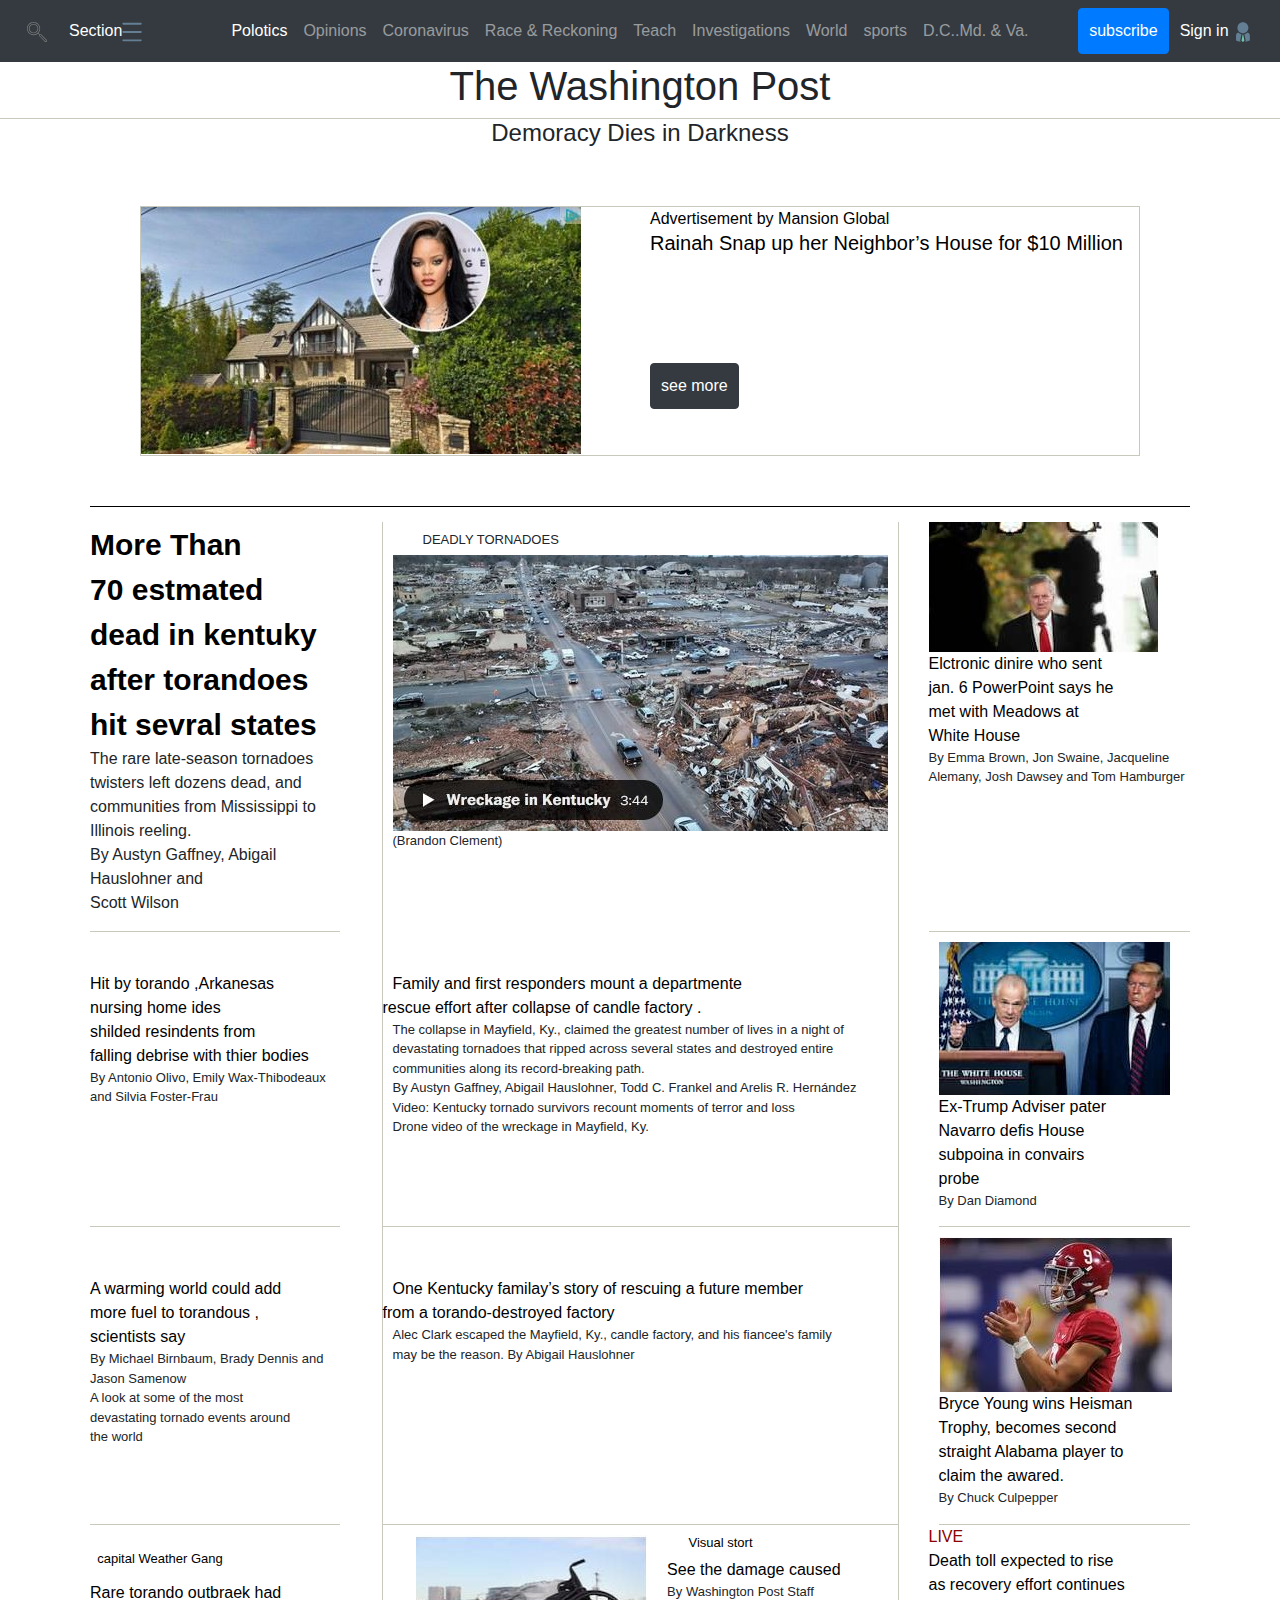
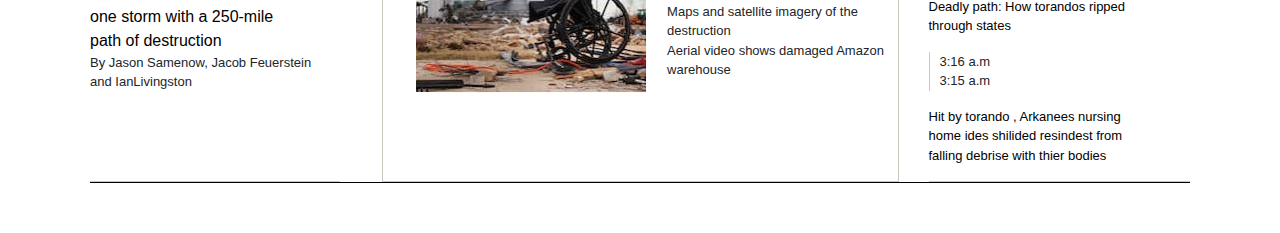
==== index .html @ 46222b3c "commiting" ====
<!doctype html>
<html lang="en">
  <head>
    <!-- Required meta tags -->
    <meta charset="utf-8">
    <meta name="viewport" content="width=device-width, initial-scale=1, shrink-to-fit=no">

    <!-- Bootstrap CSS -->
    <link rel="stylesheet" href="css/bootstrap.min.css">
    <link rel="stylesheet" href="css/style.css">
    <link rel="stylesheet" type="text/css" href="your_website_domain/css_root/flaticon.css"> 
    <title>Washington Post</title>
  </head>
  <body>
    <!-- Optional JavaScript -->
    <!-- jQuery first, then Popper.js, then Bootstrap JS -->
    <script src="js/jquery-3.6.0.min.js"></script>
   <script src="js/bootstrap.min.js.map"></script>
<div class="first">
<div class="main">
  <a href="#"><img src="image/3592857-burger-general-ham-list-menu-menu-icon-office_107735.svg"></a>
  <h3>The Washington Post<br>Democracy Dies in Darkness</h3>
  <a href="#"><img src="image/3592855-business-man-employee-general-human-member-office-tie_107745.svg"></a>
  
    <nav class="navbar navbar-expand-lg navbar-dark bg-dark">
      
      <button type="button" class="btn btn-dark"><img src="image/magnifying_glass_search_locate_find_icon_187148.svg"></button>

      <button type="button" class="btn btn-dark">Section<img src="image/3592857-burger-general-ham-list-menu-menu-icon-office_107735.svg"></button>
     
      <button class="navbar-toggler" type="button" data-toggle="collapse" data-target="#navbarSupportedContent" aria-controls="navbarSupportedContent" aria-expanded="false" aria-label="Toggle navigation">
        <span class="navbar-toggler-icon"></span>
      </button>
    
      <div class="collapse navbar-collapse" id="navbarSupportedContent">
        <ul class="navbar-nav mr-auto">
          <li class="nav-item active">
            <a class="nav-link" href="#">Polotics </a>
          </li>
          <li class="nav-item">
            <a class="nav-link" href="#">Opinions </span></a>
          </li>
          <li class="nav-item">
            <a class="nav-link" href="#" > Coronavirus  </a>
          </li>
          <li class="nav-item">
            <a class="nav-link" href="#" >Race & Reckoning </a>
          </li>
          <li class="nav-item">
            <a class="nav-link" href="#" >Teach</a>
          </li>
          <li class="nav-item">
            <a class="nav-link " href="#" >Investigations</a>
          </li>
          <li class="nav-item">
            <a class="nav-link " href="#" >World</a>
          </li>
          <li class="nav-item">
            <a class="nav-link " href="#">sports </a>
          </li>
          <li class="nav-item">
            <a class="nav-link" href="#">D.C..Md. & Va. </a>
          </li>
        </ul>
        <form class="form-inline my-2 my-lg-0">
          <button type="button" class="btn btn-primary">subscribe</button>
          <button type="button" class="btn btn-dark">Sign in <img src="image/3592855-business-man-employee-general-human-member-office-tie_107745.svg"></button>
        </form>
      </div>
    </nav>
  </div>
</div>
    <h1> The Washington Post</h1>
   <div class="advrtis">
<h4>Demoracy Dies  in Darkness</h4>
   </div>
  
  <div class="advrtis2">
    <div class="img">
<a href="#"><img src="image/h1.JPG"></a>
</div>
<div class="words">
<a href="#">Advertisement by Mansion Global</a>
<h2><a href="#">Rainah Snap up her Neighbor’s House for $10 Million</a></h2>
<button type="button" class="btn btn-dark">see more</button>
</div>
  </div>
<div class="contain">
<div class="about">
  <a href="#">More Than <br>70 estmated <br>dead in kentuky  <br> after torandoes <br>hit sevral states</a>
 <p>The rare late-season tornadoes <br>twisters left dozens dead, and <br>communities from Mississippi to <br>Illinois reeling.<br>
  By Austyn Gaffney, Abigail Hauslohner and<br> Scott Wilson</p>
</div>

<div class="about1">
  <h6>DEADLY TORNADOES</h6>
  <a href="#"><img src="image/h2.JPG"></a>
  <p>(Brandon Clement)</p>
</div>
<div class="about2">
<a href="#"><img  src="image/h3.JPG"></a>
  <a href="#">Elctronic dinire who sent<br>jan. 6 PowerPoint says he <br>met with Meadows at <br>White House </a>
  <p>By Emma Brown, Jon Swaine, Jacqueline<br> Alemany, Josh Dawsey and Tom Hamburger</p>
</div>

<div class="about4">
  <a href="#">Hit by torando ,Arkanesas<br>nursing home ides<br>shilded resindents from <br>falling debrise with thier bodies</a>
  <p>By Antonio Olivo, Emily Wax-Thibodeaux and Silvia Foster-Frau</p>
</div>
<div class="about5">
  <a href="#">Family and first responders mount a departmente<br>rescue effort after collapse of candle factory .</a>
  <p>The collapse in Mayfield, Ky., claimed the greatest number of lives in a night of <br>devastating tornadoes that ripped across several states and destroyed entire <br>communities along its record-breaking path.<br>
    By Austyn Gaffney, Abigail Hauslohner, Todd C. Frankel and Arelis R. Hernández<br>
    
        Video: Kentucky tornado survivors recount moments of terror and loss<br>
        Drone video of the wreckage in Mayfield, Ky.</p>
</div>
<div class="about3">
<a href="#"><img src="image/h4.JPG"></a>
<a href="#">Ex-Trump  Adviser pater<br>Navarro defis House<br>subpoina in convairs <br>probe</a>
<p>By Dan Diamond</p>

</div>
<div class="about7">
  <a href="#">A warming world  could add<br>more fuel to torandous ,<br>scientists say</a>
  <p>By Michael Birnbaum, Brady Dennis and<br> Jason Samenow<br>

    A look at some of the most<br> devastating tornado events around <br>the world</p>
</div>
<div class="about8">
  <a href="#">One Kentucky familay’s story of rescuing a future member<br> from a torando-destroyed factory</a>
  <p>Alec Clark escaped the Mayfield, Ky., candle factory, and his fiancee's family <br>may be the reason.
    By Abigail Hauslohner</p>
</div>
<div class="about6">
  <a href="#"><img src="image/h5.JPG"></a>
  <a href="#">Bryce Young wins Heisman<br>Trophy, becomes second<br> straight Alabama player to<br>claim the awared.</a>
  <p>By Chuck Culpepper</p>
</div>


<div class="about9">
  <h1> <a href="#">capital  Weather Gang</a></h1>
 <a href="#"> Rare torando outbraek had<br>one storm with a 250-mile<br>path of destruction</a>
 <p>By Jason Samenow, Jacob Feuerstein<br>  and IanLivingston</p>
</div>
<div class="about10">
  
  <a href="#"><img src="image/h6.JPG"></a>
  <div class="about-10">
  <h1> <a href="#">Visual stort</a></h1>
  <a href="#">See the damage caused</a>
  <p>By Washington Post Staff<br>

    Maps and satellite imagery of the <br>destruction<br>
    Aerial video shows damaged Amazon<br> warehouse</p>
  </div>
</div>
<div class="about11">
  <a href="#" > <span style="color: darkred;">LIVE<br></span>
Death toll expected to rise <br>as recovery effort  continues</a>
<a href="#"><p>Deadly path: How torandos ripped<br>through states</p></a>
<div class="gray-dark"><p>3:16 a.m<br> 3:15 a.m</p></div>

<a href="#"><p>Hit by torando , Arkanees nursing <br>home ides shilided resindest from<br>falling debrise with thier bodies</p></a>
</div>
</div>
  </body>
</html>
---- css/style.css ----
body{
    margin: 0;
    padding: 0;
}

.first{
    position: -webkit-sticky;
    position: sticky;
    top: 0;
}
.main a img{
    display: none;
}
.main h3{
    display: none;
}
.collapse ul{

margin-left: 70px;
}

.btn {
    padding: 10px;
   
}
.btn img{
    width: 20px;
    
}
h1{
    text-align: center;
    font-family: Franklin,Arial,Helvetica,sans-serif;
}
.advrtis{
    display: flex;
    justify-content: center;
    align-items: center;
    -moz-box-pack: center;
    border-top:1px solid rgb(201, 200, 189);
}
.advrtis2{
    grid-template-columns: 1fr 1fr;
    display: grid;
    width: 1000px;
    height: 250px;
    margin: 50px auto;
 border-top: 1px solid   rgb(201, 200, 189);
 border-bottom: 1px solid   rgb(201, 200, 189);
 border-left: 1px solid   rgb(201, 200, 189);
 border-right: 1px solid   rgb(201, 200, 189);
}
.advrtis2 h2{
font-size: 20px;
}
.advrtis2 a{
    text-decoration: none;
    color: black;
  

}
.advrtis2 a:hover{
    color: rgb(63, 63, 214);
}
.img{
    grid-column: 1;
    display: block;
}
.words{
    grid-column: 2;
    display: block;
    padding-left: 10px;
}
.words button{
    margin-top: 100px;
}
.contain{
    width: 1100px;
    grid-template-columns: 1fr 1fr 1fr;
    display: grid;
    column-gap: 30px;
    margin: 50px auto;
    border-top: 1px solid black;
    padding-top: 15px;
    border-bottom:  1px solid black;
}
.about{
    grid-column: 1;
    display: block;
    width: 250px;
    border-bottom: 1px solid rgb(201, 200, 189);
    
}
.about a{
    text-decoration: none;
    font-size: 30px;
    color: black;
    font-weight: bold;

}
.about a:hover{
    color: rgb(63, 63, 214);
}
.about1{
    grid-column: 2;
    display: block;
    border-left: 1px solid rgb(201, 200, 189);
    border-right: 1px solid rgb(201, 200, 189);
    padding-top: 10px;
    padding: 10px;
}
.about1 a{
    text-decoration: none;
    color: black;
}
.about1 a:hover{
color: rgb(63, 63, 214);

}
.about1 p{
    font-size: 13px;
}
.about1 h6{
    font-size: 13px;
    margin-left: 30px;
}
.about2{
    grid-column: 3;
    display: block;
    border-bottom: 1px solid rgb(201, 200, 189);
}
.about2 a{
    text-decoration: none;
    color: black;
}
.about2 a:hover{
  color:   rgb(63, 63, 214);
}
.about2 p{
    font-size: 13px;
}
.about3{
    grid-column: 3;
    display: block;
    padding-top: 10px;
    margin-left: 10px;
    border-bottom: 1px solid rgb(201, 200, 189);
}
.about3 a{
    text-decoration: none;
    color: black;
}
.about3 a:hover{
    color: rgb(63, 63, 214);
}
.about3 p{
    font-size: 13px;
}
.about4{
    grid-column: 1;
    display: block;
    width: 250px;
    border-bottom: 1px solid rgb(201, 200, 189);
    padding-top: 40px;

}
.about4 a{
    text-decoration: none;
    color: black;
}
.about4 a:hover{
    color: rgb(63, 63, 214);
}
.about4 p{
    font-size: 13px;
}
.about5{
    grid-column: 2;
    display: block;
    border-bottom: 1px solid rgb(201, 200, 189);
    padding-top: 40px;

    border-left: 1px solid rgb(201, 200, 189); ;
    border-right:  1px solid rgb(201, 200, 189);
}
.about5 a{
    text-decoration: none;
    color: black;
    margin-left: 10px;
}
.about5 a:hover{
    color: rgb(63, 63, 214);
}
.about5 p{
    font-size: 13px;
    margin-left: 10px;
}
.about6{
    grid-column: 3;
    display: block;
    padding-top: 10px;
    margin-left: 10px;
    border-bottom: 1px solid rgb(201, 200, 189);
}
.about6 a{
    text-decoration: none;
    color: black;
}
.about6 a:hover{
    color: rgb(63, 63, 214);
}
.about6 p{
    font-size: 13px;
}
.about7{
    grid-column: 1;
    display: block;
    width: 250px;
    border-bottom: 1px solid rgb(201, 200, 189);
    padding-top: 50px;
}


.about7 a{
    text-decoration: none;
    color: black;
}
.about7 a:hover{
    color: rgb(63, 63, 214);
}
.about7 p{
    font-size: 13px;
}
.about8{
    grid-column: 2;
    display: block;
    border-bottom: 1px solid rgb(201, 200, 189);
    padding-top: 50px;
    border-right:  1px solid rgb(201, 200, 189);
    border-left:  1px solid rgb(201, 200, 189);
}
.about8 a{
    text-decoration: none;
    color: black;
    margin-left: 10px;
}
.about8 a:hover{
    color: rgb(63, 63, 214);
}
.about8 p{
    font-size: 13px;
    margin-left: 10px;
}
.about9{
    grid-column: 1;
    display: block;
    width: 250px;
    border-bottom: 1px solid rgb(201, 200, 189);

}
.about9 a{
    text-decoration: none;
    color: black;
}
.about9 a:hover{
    color: rgb(63, 63, 214);
}
.about9 p{
    font-size: 13px;
}
.about9 h1 a{
    font-size: 13px;
margin-right: 110px;
}
.about10{
    grid-column: 2;
    display: block;
    border-bottom: 1px solid rgb(201, 200, 189);
    justify-content: center;
    display: flex;
    border-left: 1px solid rgb(201, 200, 189);
    border-right: 1px solid rgb(201, 200, 189);
}
.about10 a{
    text-decoration: none;
    color: black;
    margin-left: 20px;
}
.about10 a:hover{
    color: rgb(63, 63, 214);
}
.about10 p{
    font-size: 13px;
    margin-left: 20px;
}
.about10 h1{
    font-size: 13px;
    padding-top: 10px;
    margin-right: 110px;
}
.about10 a img{
    padding-top: 10px;
}
.about11{
    grid-column: 3;
    display: block;
    border-bottom: 1px solid rgb(201, 200, 189);
}
.about11 a{
    text-decoration: none;
    color: black;
    
}
.about11 a:hover{
  color:   rgb(63, 63, 214);
}
.about11 p{
    font-size: 13px;
    
}
.about11 .gray-dark{
   
    border-left:  1px solid rgb(201, 200, 189);
}
.about11 .gray-dark p{
    margin-left: 10px;
}
/* Small devices (portrait tablets and large phones, 767px and down) */
@media only screen and (max-width: 767px){
    h4{
        display: none;
    }
 .main{
     width: 100%;
     display: block;
     justify-content: space-between;
     display: flex;
     background-color: rgb(73, 71, 71);
     height: 50px;
 }
    .main a img{
        display: block;
        width: 30px;
        height: 30px;
      
    }
    .main .navbar{
        display: none;
    }
.main button{
    display: none;
}
.main h3{
    display: block;
    font-size: 13px;
    color: white;
    margin: 5px;
}
h1{
    display: none;
}
.contain{
    margin: 0;
    display: block;
    box-sizing: border-box;
}
.contain .about{
width: 100%;
margin-left: 70px;margin-right: 0;border-left: 0;border-right: 0;
    grid-row-start: 2;grid-row-end:span 2 ;grid-column-start: 1;
    grid-column-end:-1 ;padding: 0;border-bottom: 1px solid  #eaeaea;cursor: pointer;box-sizing: border-box;
    grid-gap: 1rem;
}
.about2{
    
    grid-column-start: 1;grid-column-end: -1; padding-bottom: 1rem;margin-bottom: auto;
    justify-content: left;border-bottom: 1px solid rgb(197, 192, 192);margin-left: 80px;
    text-align: left;height: 100%;position: relative;width: 300px;
}
.about2 a img{
 position: relative;z-index: 2;width: 100px;float: right;
}
.about4{
    grid-column-start: 1;grid-column-end: -1; padding-bottom: 1rem;margin-bottom: auto;
        justify-content: left;border-bottom: 1px solid rgb(197, 192, 192);margin-left: 80px;
}
.about5{
    grid-column-start: 1;grid-column-end: -1; padding-bottom: 1rem;margin-bottom: auto;
        justify-content: left;border-bottom: 1px solid rgb(197, 192, 192);margin-left: 80px;
        position: relative;text-align: left;margin: 0;width: 600px;
}
.about3{
    grid-column-start: 1;grid-column-end: -1; padding-bottom: 1rem;margin-bottom: auto;
    justify-content: left;border-bottom: 1px solid rgb(197, 192, 192);margin-left: 80px;
    text-align: left;height: 100%;position: relative;width: 300px;
}
.about3 a img{
    position: relative;z-index: 2;width: 100px;float: right;
}
.about7{
    grid-column-start: 1;grid-column-end: -1; padding-bottom: 1rem;margin-bottom: auto;
    justify-content: left;border-bottom: 1px solid rgb(197, 192, 192);margin-left: 80px;
}
.about8{
    grid-column-start: 1;grid-column-end: -1; padding-bottom: 1rem;margin-bottom: auto;
    justify-content: left;border-bottom: 1px solid rgb(197, 192, 192);margin-left: 80px;
    position: relative;text-align: left;margin: 0;width: 600px;   
}
.about6{
    grid-column-start: 1;grid-column-end: -1; padding-bottom: 1rem;margin-bottom: auto;
    justify-content: left;border-bottom: 1px solid rgb(197, 192, 192);margin-left: 80px;
    text-align: left;height: 100%;position: relative;width: 300px;
}
.about6 a img{
    position: relative;z-index: 2;width: 100px;float: right;
}
.about9{
    grid-column-start: 1;grid-column-end: -1; padding-bottom: 1rem;margin-bottom: auto;
    justify-content: left;border-bottom: 1px solid rgb(197, 192, 192);margin-left: 80px;
}
.about10{
    grid-column-start: 1;grid-column-end: -1; padding-bottom: 1rem;margin-bottom: auto;
    justify-content: left;border-bottom: 1px solid rgb(197, 192, 192);
    text-align: left;height: 100%;position: relative;width: 400px;
}
.about10 a img{
    position: relative;z-index: 2;width: 150px;float: right;
}
.about11{
    grid-column-start: 1;grid-column-end: -1; padding-bottom: 1rem;margin-bottom: auto;
    justify-content: left;border-bottom: 1px solid rgb(197, 192, 192);margin-left: 80px;
}
}
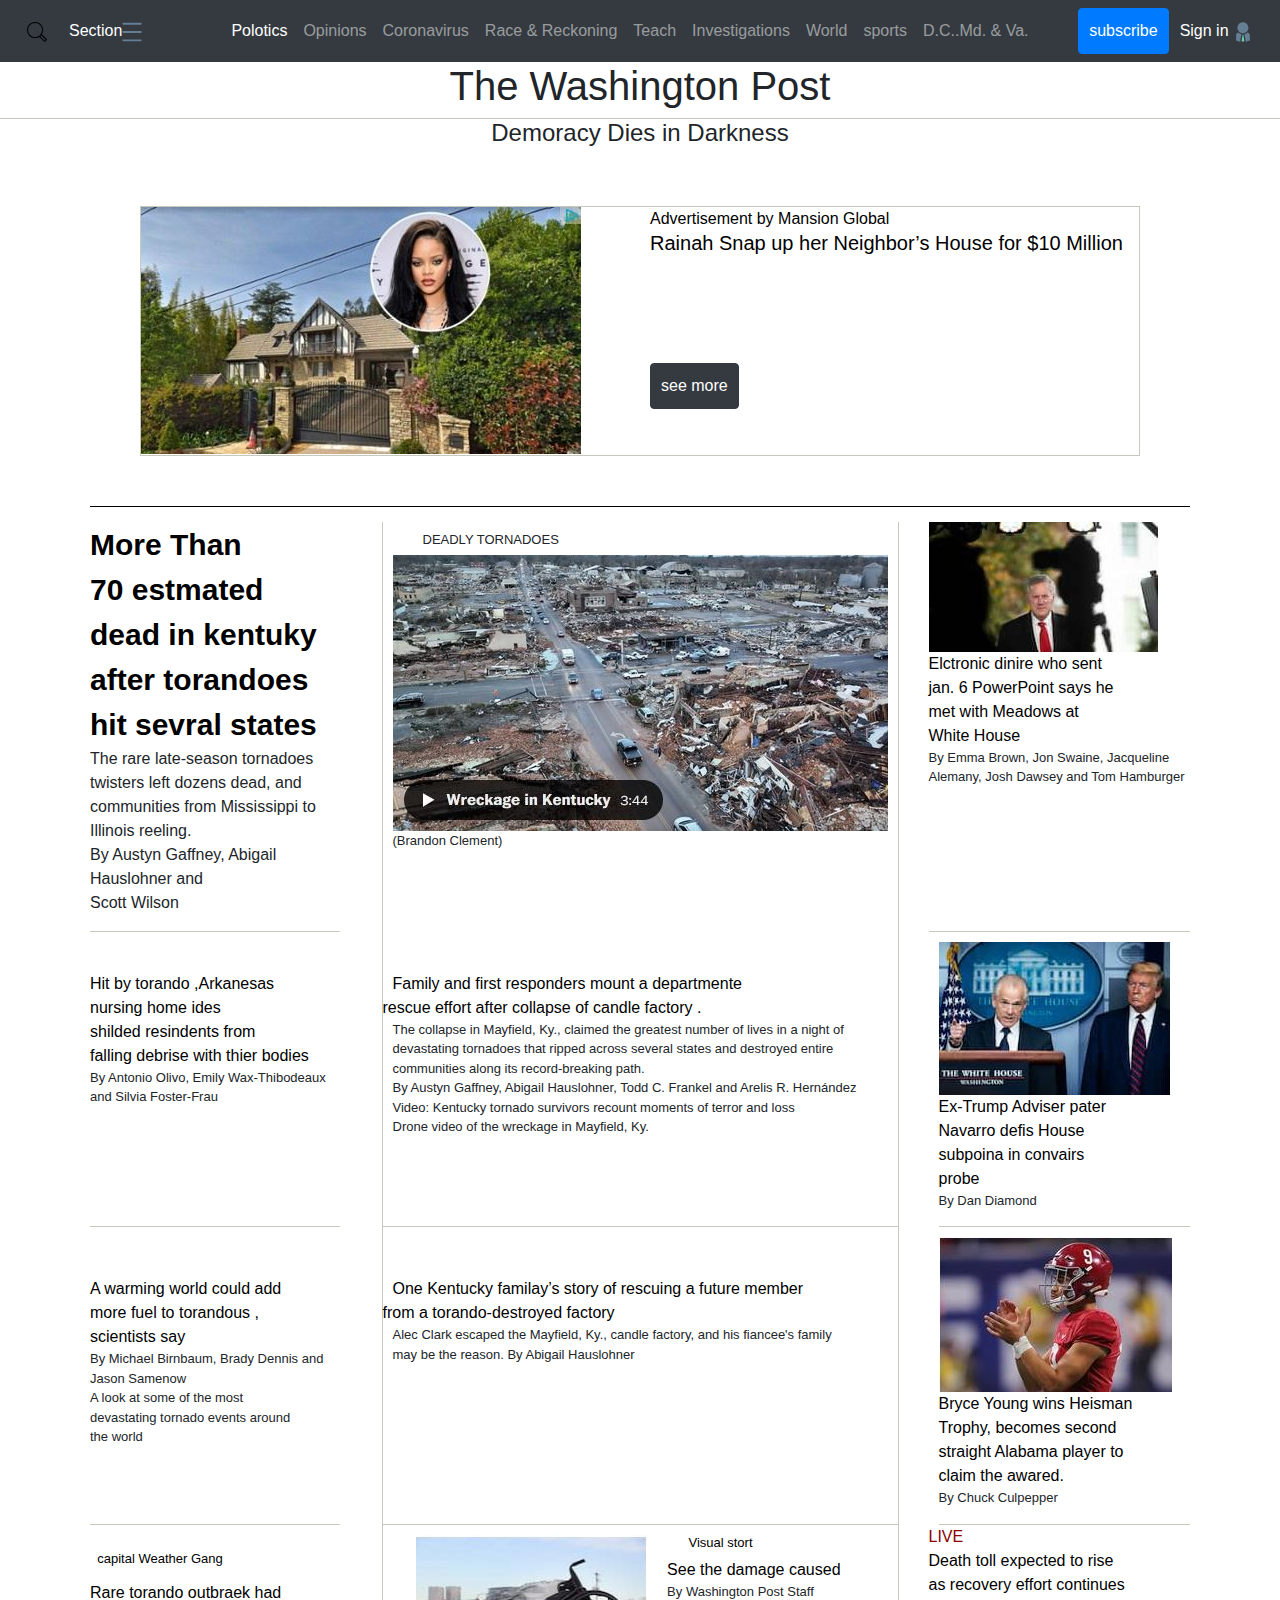
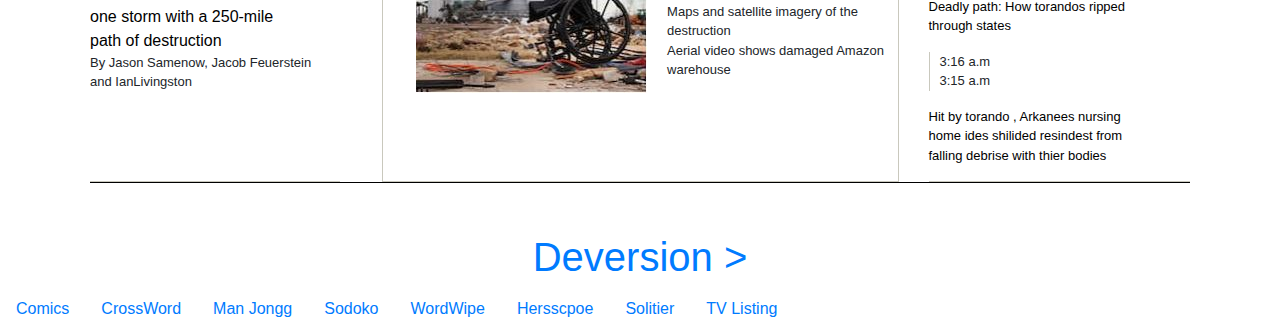
==== commit 11abb88a: "bootstrab" ====
--- a/index .html
+++ b/index .html
@@ -24,7 +24,7 @@
   
     <nav class="navbar navbar-expand-lg navbar-dark bg-dark">
       
-      <button type="button" class="btn btn-dark"><img src="image/magnifying_glass_search_locate_find_icon_187148.svg"></button>
+      <button type="button" class="btn btn-dark"><img src="image/search_magnifyng_glass_search_locate_icon_124190.svg"></button>
 
       <button type="button" class="btn btn-dark">Section<img src="image/3592857-burger-general-ham-list-menu-menu-icon-office_107735.svg"></button>
      
@@ -165,5 +165,35 @@
 <a href="#"><p>Hit by torando , Arkanees nursing <br>home ides shilided resindest from<br>falling debrise with thier bodies</p></a>
 </div>
 </div>
+<div class="footer">
+<a href="#"><h1>Deversion ></h1></a>
+<ul class="nav">
+  <li class="nav-item">
+    <a class="nav-link active" href="#"><im src="image/h9.JPG"></im>Comics</a>
+  </li>
+  <li class="nav-item">
+    <a class="nav-link" href="#"><im src="image/h10.JPG"></im>CrossWord</a>
+  </li>
+  <li class="nav-item">
+    <a class="nav-link" href="#"><im src="image/h11.JPG"></im>Man Jongg</a>
+  </li>
+  <li class="nav-item">
+    <a class="nav-link" href="#"><im src="image/h12.JPG"></im>Sodoko</a>
+  </li>
+  <li class="nav-item">
+    <a class="nav-link" href="#"><im src="image/h13.JPG"></im>WordWipe</a>
+  </li>
+  <li class="nav-item">
+    <a class="nav-link" href="#"><im src="image/h14.JPG"></im>Hersscpoe</a>
+  </li>
+  <li class="nav-item">
+    <a class="nav-link" href="#"><im src="image/h15.JPG"></im>Solitier</a>
+  </li>
+  <li class="nav-item">
+    <a class="nav-link" href="#"><im src="image/h16.JPG"></im>TV Listing</a>
+  </li>
+  
+</ul>
+</div>
   </body>
 </html>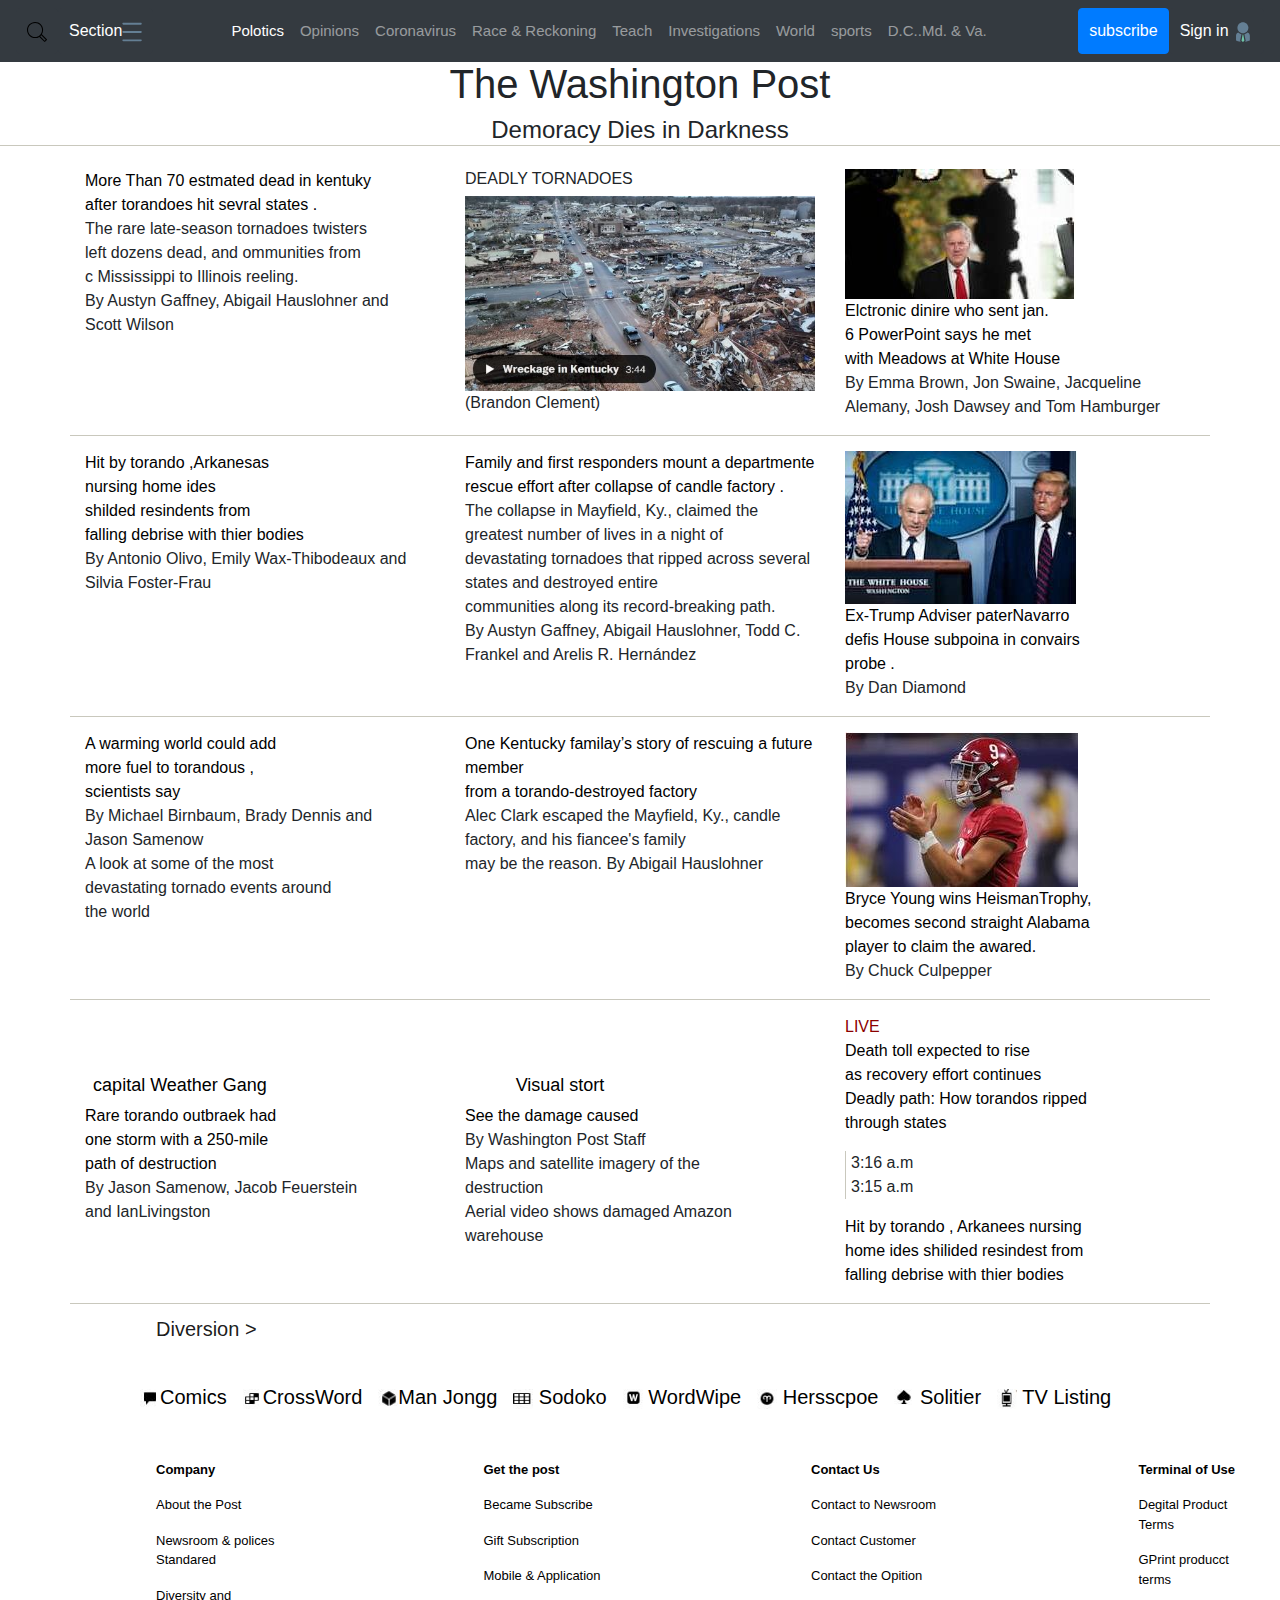
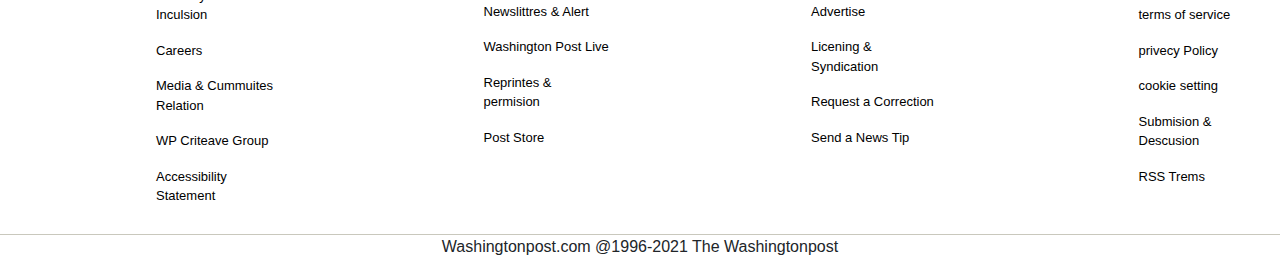
==== commit aec070a2: "bootstrab" ====
--- a/index .html
+++ b/index .html
@@ -16,7 +16,7 @@
     <!-- jQuery first, then Popper.js, then Bootstrap JS -->
     <script src="js/jquery-3.6.0.min.js"></script>
    <script src="js/bootstrap.min.js.map"></script>
-<div class="first">
+
 <div class="main">
   <a href="#"><img src="image/3592857-burger-general-ham-list-menu-menu-icon-office_107735.svg"></a>
   <h3>The Washington Post<br>Democracy Dies in Darkness</h3>
@@ -43,7 +43,7 @@
           <li class="nav-item">
             <a class="nav-link" href="#" > Coronavirus  </a>
           </li>
-          <li class="nav-item">
+          <li class="nav-item">   
             <a class="nav-link" href="#" >Race & Reckoning </a>
           </li>
           <li class="nav-item">
@@ -69,8 +69,9 @@
       </div>
     </nav>
   </div>
-</div>
     <h1> The Washington Post</h1>
+    <h4>Demoracy Dies  in Darkness</h4>
+    <!--
    <div class="advrtis">
 <h4>Demoracy Dies  in Darkness</h4>
    </div>
@@ -84,116 +85,191 @@
 <h2><a href="#">Rainah Snap up her Neighbor’s House for $10 Million</a></h2>
 <button type="button" class="btn btn-dark">see more</button>
 </div>
+  </div>-->
+  <div class="container">
+    <div class="row ">
+      <div class="col-6 col-md-4">
+       <a href="#">More Than 70 estmated dead in kentuky  <br> after torandoes hit sevral states .</a>
+<p>The rare late-season tornadoes twisters <br> left dozens dead, and ommunities from<br>c Mississippi to Illinois reeling.<br>
+By Austyn Gaffney, Abigail Hauslohner and<br> Scott Wilson</p>
+</div>
+      <div class="col-6 col-md-4">
+        <h6>DEADLY TORNADOES</h6>
+        <a href="#"><img src="image/h2.JPG " style="width: 350px;"></a>
+        <p>(Brandon Clement)</p>
+      </div>
+      <div class="col-6 col-md-4">
+        <a href="#"><img  src="image/h3.JPG"><br></a>
+<a href="#">Elctronic dinire who sent jan.<br> 6 PowerPoint says he met <br>with Meadows at White House </a>
+<p>By Emma Brown, Jon Swaine, Jacqueline<br> Alemany, Josh Dawsey and Tom Hamburger</p>
+      </div>
+    </div>
+    
+    <div class="row ">
+      <div class="col-6 col-md-4">
+        <a href="#">Hit by torando ,Arkanesas<br>nursing home ides<br>shilded resindents from <br>falling debrise with thier bodies</a>
+        <p>By Antonio Olivo, Emily Wax-Thibodeaux and Silvia Foster-Frau</p>
+
+</div>
+      
+      <div class="col-6 col-md-4">
+        <a href="#">Family and first responders mount a departmente<br>rescue effort after collapse of candle factory .</a>
+<p>The collapse in Mayfield, Ky., claimed the greatest number of lives in a night of <br>devastating tornadoes that ripped across several states and destroyed entire <br>communities along its record-breaking path.<br>
+By Austyn Gaffney, Abigail Hauslohner, Todd C. Frankel and Arelis R. Hernández<br>
+      </div>
+      <div class="col-6 col-md-4">
+        <a href="#"><img src="image/h4.JPG"><br></a>
+<a href="#">Ex-Trump  Adviser paterNavarro <br>defis House subpoina in convairs <br>probe .</a>
+<p>By Dan Diamond</p>
+      </div>
+    </div>
+    <div class="row ">
+      <div class="col-6 col-md-4">
+        <a href="#">A warming world  could add<br>more fuel to torandous ,<br>scientists say</a>
+        <p>By Michael Birnbaum, Brady Dennis and<br> Jason Samenow<br>
+      
+          A look at some of the most<br> devastating tornado events around <br>the world</p>
+
+</div>
+      
+      <div class="col-6 col-md-4">
+        <a href="#">One Kentucky familay’s story of rescuing a future member<br> from a torando-destroyed factory</a>
+<p>Alec Clark escaped the Mayfield, Ky., candle factory, and his fiancee's family <br>may be the reason.
+By Abigail Hauslohner</p>
+      </div>
+      <div class="col-6 col-md-4">
+        <a href="#"><img src="image/h5.JPG"><br></a>
+        <a href="#">Bryce Young wins HeismanTrophy, <br>becomes second straight Alabama<br> player to claim the awared.</a>
+        <p>By Chuck Culpepper</p>
+      </div>
+    </div>
+    <div class="row ">
+      <div class="col-6 col-md-4">
+        <h1> <a href="#">capital  Weather Gang</a></h1>
+        <a href="#"> Rare torando outbraek had<br>one storm with a 250-mile<br>path of destruction</a>
+        <p>By Jason Samenow, Jacob Feuerstein<br>  and IanLivingston</p>
+
+</div>
+      
+      <div class="col-6 col-md-4">
+        <h1> <a href="#">Visual stort</a></h1>
+        <a href="#">See the damage caused</a>
+        <p>By Washington Post Staff<br>
+          Maps and satellite imagery of the <br>destruction<br>
+          Aerial video shows damaged Amazon<br> warehouse</p>
+      </div>
+      <div class="col-6 col-md-4">
+        <a href="#" > <span style="color: darkred;">LIVE<br></span>
+          Death toll expected to rise <br>as recovery effort  continues</a>
+          <a href="#"><p>Deadly path: How torandos ripped<br>through states</p></a>
+          <div class="gray-dark"><p>3:16 a.m<br> 3:15 a.m</p></div>
+          
+          <a href="#"><p>Hit by torando , Arkanees nursing <br>home ides shilided resindest from<br>falling debrise with thier bodies</p></a>
+      </div>
+    </div>
+        </div>
+  <nav class="navbar navbar-light">
+    <h5><a class="navbar-brand" href="#">Diversion ></a></h5>
+  </nav>
+<ul class="nav">
+  <li class="nav-item">
+    <a class="navbar-brand" href="#">
+      <img src="image/h9.JPG" width="20" height="20" alt="">Comics
+    </a>
+  </li>
+  <li class="nav-item">
+    <a class="navbar-brand" href="#">
+      <img src="image/h10.JPG" width="20" height="20" alt="">CrossWord
+    </a>
+  </li>
+  <li class="nav-item">
+    
+    <a class="navbar-brand" href="#">
+      <img src="image/h11.JPG" width="20" height="20" alt="">Man Jongg
+    </a>
+  </li>
+  <li class="nav-item">
+   
+  <a class="navbar-brand" href="#">
+    <img src="image/h12.JPG" width="20" height="20" alt=""> Sodoko
+  </a>
+  </li>
+  <li class="nav-item">
+  
+    <a class="navbar-brand" href="#">
+    <img src="image/h13.JPG" width="20" height="20" alt="">   WordWipe
+  </a>
+  </li>
+  <li class="nav-item">
+   
+    <a class="navbar-brand" href="#">
+      <img src="image/h14.JPG" width="20" height="20" alt="">    Hersscpoe
+    </a>
+  </li>
+  <li class="nav-item">
+  
+    <a class="navbar-brand" href="#">
+      <img src="image/h15.JPG" width="20" height="20" alt="">     Solitier
+    </a>
+  </li>
+  <li class="nav-item">
+   
+    <a class="navbar-brand" href="#">
+      <img src="image/h16.JPG" width="20" height="20" alt="">     TV Listing
+    </a>
+  </li>
+  
+</ul>
+<div class="row">
+  <div class="col-sm">
+    <nav class="nav flex-column">
+      <a class="nav-link active" href="#" style="font-weight: bold;">Company</a>
+      <a class="nav-link" href="#">About the Post </a>
+      <a class="nav-link" href="#">Newsroom & polices Standared</a>
+      <a class="nav-link" href="#">Diversity and Inculsion</a>
+      <a class="nav-link" href="#">Careers</a>
+      <a class="nav-link" href="#">Media & Cummuites Relation</a>
+      <a class="nav-link" href="#">WP Criteave Group</a>
+      <a class="nav-link" href="#">Accessibility Statement </a>
+    </nav>
+    </div>
+    <div class="col-sm">
+      <nav class="nav flex-column">
+        <a class="nav-link active" href="#" style="font-weight: bold;">Get the post</a>
+        <a class="nav-link" href="#">Became Subscribe </a>
+        <a class="nav-link" href="#">Gift Subscription</a>
+        <a class="nav-link" href="#">Mobile & Application</a>
+        <a class="nav-link" href="#">Newslittres & Alert</a>
+        <a class="nav-link" href="#">Washington Post Live</a>
+        <a class="nav-link" href="#">Reprintes & permision</a>
+        <a class="nav-link" href="#">Post Store</a>
+      </nav>
+      </div>
+      <div class="col-sm">
+        <nav class="nav flex-column">
+          <a class="nav-link active" href="#" style="font-weight: bold;">Contact Us</a>
+          <a class="nav-link" href="#">Contact to Newsroom</a>
+          <a class="nav-link" href="#">Contact Customer</a>
+          <a class="nav-link" href="#">Contact the Opition</a>
+          <a class="nav-link" href="#">Advertise</a>
+          <a class="nav-link" href="#">Licening & Syndication</a>
+          <a class="nav-link" href="#">Request a Correction</a>
+          <a class="nav-link" href="#">Send a News Tip</a>
+        </nav>
+        </div>
+        <div class="col-sm">
+          <nav class="nav flex-column">
+            <a class="nav-link active" href="#" style="font-weight: bold;">Terminal of Use</a>
+            <a class="nav-link" href="#">Degital Product Terms </a>
+            <a class="nav-link" href="#">GPrint producct terms</a>
+            <a class="nav-link" href="#">terms of service </a>
+            <a class="nav-link" href="#">privecy Policy </a>
+            <a class="nav-link" href="#">cookie setting</a>
+            <a class="nav-link" href="#">Submision & Descusion </a>
+            <a class="nav-link" href="#">RSS Trems</a>
+          </nav>
+          </div>
   </div>
-<div class="contain">
-<div class="about">
-  <a href="#">More Than <br>70 estmated <br>dead in kentuky  <br> after torandoes <br>hit sevral states</a>
- <p>The rare late-season tornadoes <br>twisters left dozens dead, and <br>communities from Mississippi to <br>Illinois reeling.<br>
-  By Austyn Gaffney, Abigail Hauslohner and<br> Scott Wilson</p>
-</div>
-
-<div class="about1">
-  <h6>DEADLY TORNADOES</h6>
-  <a href="#"><img src="image/h2.JPG"></a>
-  <p>(Brandon Clement)</p>
-</div>
-<div class="about2">
-<a href="#"><img  src="image/h3.JPG"></a>
-  <a href="#">Elctronic dinire who sent<br>jan. 6 PowerPoint says he <br>met with Meadows at <br>White House </a>
-  <p>By Emma Brown, Jon Swaine, Jacqueline<br> Alemany, Josh Dawsey and Tom Hamburger</p>
-</div>
-
-<div class="about4">
-  <a href="#">Hit by torando ,Arkanesas<br>nursing home ides<br>shilded resindents from <br>falling debrise with thier bodies</a>
-  <p>By Antonio Olivo, Emily Wax-Thibodeaux and Silvia Foster-Frau</p>
-</div>
-<div class="about5">
-  <a href="#">Family and first responders mount a departmente<br>rescue effort after collapse of candle factory .</a>
-  <p>The collapse in Mayfield, Ky., claimed the greatest number of lives in a night of <br>devastating tornadoes that ripped across several states and destroyed entire <br>communities along its record-breaking path.<br>
-    By Austyn Gaffney, Abigail Hauslohner, Todd C. Frankel and Arelis R. Hernández<br>
-    
-        Video: Kentucky tornado survivors recount moments of terror and loss<br>
-        Drone video of the wreckage in Mayfield, Ky.</p>
-</div>
-<div class="about3">
-<a href="#"><img src="image/h4.JPG"></a>
-<a href="#">Ex-Trump  Adviser pater<br>Navarro defis House<br>subpoina in convairs <br>probe</a>
-<p>By Dan Diamond</p>
-
-</div>
-<div class="about7">
-  <a href="#">A warming world  could add<br>more fuel to torandous ,<br>scientists say</a>
-  <p>By Michael Birnbaum, Brady Dennis and<br> Jason Samenow<br>
-
-    A look at some of the most<br> devastating tornado events around <br>the world</p>
-</div>
-<div class="about8">
-  <a href="#">One Kentucky familay’s story of rescuing a future member<br> from a torando-destroyed factory</a>
-  <p>Alec Clark escaped the Mayfield, Ky., candle factory, and his fiancee's family <br>may be the reason.
-    By Abigail Hauslohner</p>
-</div>
-<div class="about6">
-  <a href="#"><img src="image/h5.JPG"></a>
-  <a href="#">Bryce Young wins Heisman<br>Trophy, becomes second<br> straight Alabama player to<br>claim the awared.</a>
-  <p>By Chuck Culpepper</p>
-</div>
-
-
-<div class="about9">
-  <h1> <a href="#">capital  Weather Gang</a></h1>
- <a href="#"> Rare torando outbraek had<br>one storm with a 250-mile<br>path of destruction</a>
- <p>By Jason Samenow, Jacob Feuerstein<br>  and IanLivingston</p>
-</div>
-<div class="about10">
-  
-  <a href="#"><img src="image/h6.JPG"></a>
-  <div class="about-10">
-  <h1> <a href="#">Visual stort</a></h1>
-  <a href="#">See the damage caused</a>
-  <p>By Washington Post Staff<br>
-
-    Maps and satellite imagery of the <br>destruction<br>
-    Aerial video shows damaged Amazon<br> warehouse</p>
-  </div>
-</div>
-<div class="about11">
-  <a href="#" > <span style="color: darkred;">LIVE<br></span>
-Death toll expected to rise <br>as recovery effort  continues</a>
-<a href="#"><p>Deadly path: How torandos ripped<br>through states</p></a>
-<div class="gray-dark"><p>3:16 a.m<br> 3:15 a.m</p></div>
-
-<a href="#"><p>Hit by torando , Arkanees nursing <br>home ides shilided resindest from<br>falling debrise with thier bodies</p></a>
-</div>
-</div>
-<div class="footer">
-<a href="#"><h1>Deversion ></h1></a>
-<ul class="nav">
-  <li class="nav-item">
-    <a class="nav-link active" href="#"><im src="image/h9.JPG"></im>Comics</a>
-  </li>
-  <li class="nav-item">
-    <a class="nav-link" href="#"><im src="image/h10.JPG"></im>CrossWord</a>
-  </li>
-  <li class="nav-item">
-    <a class="nav-link" href="#"><im src="image/h11.JPG"></im>Man Jongg</a>
-  </li>
-  <li class="nav-item">
-    <a class="nav-link" href="#"><im src="image/h12.JPG"></im>Sodoko</a>
-  </li>
-  <li class="nav-item">
-    <a class="nav-link" href="#"><im src="image/h13.JPG"></im>WordWipe</a>
-  </li>
-  <li class="nav-item">
-    <a class="nav-link" href="#"><im src="image/h14.JPG"></im>Hersscpoe</a>
-  </li>
-  <li class="nav-item">
-    <a class="nav-link" href="#"><im src="image/h15.JPG"></im>Solitier</a>
-  </li>
-  <li class="nav-item">
-    <a class="nav-link" href="#"><im src="image/h16.JPG"></im>TV Listing</a>
-  </li>
-  
-</ul>
-</div>
+<p style="text-align: center;">Washingtonpost.com @1996-2021 The Washingtonpost</p>
   </body>
 </html>--- a/css/style.css
+++ b/css/style.css
@@ -1,12 +1,8 @@
-body{
-    margin: 0;
-    padding: 0;
-}
-
-.first{
-    position: -webkit-sticky;
-    position: sticky;
-    top: 0;
+.main{
+   
+   z-index: 7;
+   position: fixed;
+   width: 100%;
 }
 .main a img{
     display: none;
@@ -30,8 +26,13 @@
 h1{
     text-align: center;
     font-family: Franklin,Arial,Helvetica,sans-serif;
+    padding-top: 60px;
 }
-.advrtis{
+h4{
+    text-align: center;
+    border-bottom: 1px solid   rgb(201, 200, 189);
+}
+/*.advrtis{
     display: flex;
     justify-content: center;
     align-items: center;
@@ -73,256 +74,62 @@
 .words button{
     margin-top: 100px;
 }
-.contain{
-    width: 1100px;
-    grid-template-columns: 1fr 1fr 1fr;
-    display: grid;
-    column-gap: 30px;
-    margin: 50px auto;
-    border-top: 1px solid black;
+*/
+.container{
+    position: relative;
+      margin: auto;
+}
+.col-6 {
     padding-top: 15px;
-    border-bottom:  1px solid black;
 }
-.about{
-    grid-column: 1;
-    display: block;
-    width: 250px;
-    border-bottom: 1px solid rgb(201, 200, 189);
+.col-6  a {
+color: black;
+}
+.col-6  a:hover{
+    color: rgb(63, 63, 214);
+    text-decoration: none;
+}
+.col-6  h1{
+    font-size: 18px;
+    margin-right: 160px;
+}
+.gray-dark{
+    border-left: 1px solid rgb(201, 200, 189);
+    padding-left: 5px;
+}
+.navbar-brand{
+    background-color: white;
+}
+ .navbar h5 a{
+    margin-left: 140px;
+}
+ .navbar h5 a:hover{
+    color: rgb(63, 63, 214);
+}
+ 
+ .nav{
+    margin-top: 15px;
+    margin-left: 140px;
+    padding-bottom: 20px;
     
 }
-.about a{
-    text-decoration: none;
-    font-size: 30px;
+  ul li a{
     color: black;
-    font-weight: bold;
-
+    font-size: 15px;
+  
 }
-.about a:hover{
+ul li a:hover{
     color: rgb(63, 63, 214);
 }
-.about1{
-    grid-column: 2;
-    display: block;
-    border-left: 1px solid rgb(201, 200, 189);
-    border-right: 1px solid rgb(201, 200, 189);
-    padding-top: 10px;
-    padding: 10px;
-}
-.about1 a{
-    text-decoration: none;
+.col-sm a{
     color: black;
-}
-.about1 a:hover{
-color: rgb(63, 63, 214);
-
-}
-.about1 p{
     font-size: 13px;
 }
-.about1 h6{
-    font-size: 13px;
-    margin-left: 30px;
-}
-.about2{
-    grid-column: 3;
-    display: block;
-    border-bottom: 1px solid rgb(201, 200, 189);
-}
-.about2 a{
-    text-decoration: none;
-    color: black;
-}
-.about2 a:hover{
-  color:   rgb(63, 63, 214);
-}
-.about2 p{
-    font-size: 13px;
-}
-.about3{
-    grid-column: 3;
-    display: block;
-    padding-top: 10px;
-    margin-left: 10px;
-    border-bottom: 1px solid rgb(201, 200, 189);
-}
-.about3 a{
-    text-decoration: none;
-    color: black;
-}
-.about3 a:hover{
+ .col-sm a:hover{
     color: rgb(63, 63, 214);
 }
-.about3 p{
-    font-size: 13px;
-}
-.about4{
-    grid-column: 1;
-    display: block;
-    width: 250px;
+.row{
     border-bottom: 1px solid rgb(201, 200, 189);
-    padding-top: 40px;
-
-}
-.about4 a{
-    text-decoration: none;
-    color: black;
-}
-.about4 a:hover{
-    color: rgb(63, 63, 214);
-}
-.about4 p{
-    font-size: 13px;
-}
-.about5{
-    grid-column: 2;
-    display: block;
-    border-bottom: 1px solid rgb(201, 200, 189);
-    padding-top: 40px;
-
-    border-left: 1px solid rgb(201, 200, 189); ;
-    border-right:  1px solid rgb(201, 200, 189);
-}
-.about5 a{
-    text-decoration: none;
-    color: black;
-    margin-left: 10px;
-}
-.about5 a:hover{
-    color: rgb(63, 63, 214);
-}
-.about5 p{
-    font-size: 13px;
-    margin-left: 10px;
-}
-.about6{
-    grid-column: 3;
-    display: block;
-    padding-top: 10px;
-    margin-left: 10px;
-    border-bottom: 1px solid rgb(201, 200, 189);
-}
-.about6 a{
-    text-decoration: none;
-    color: black;
-}
-.about6 a:hover{
-    color: rgb(63, 63, 214);
-}
-.about6 p{
-    font-size: 13px;
-}
-.about7{
-    grid-column: 1;
-    display: block;
-    width: 250px;
-    border-bottom: 1px solid rgb(201, 200, 189);
-    padding-top: 50px;
-}
-
-
-.about7 a{
-    text-decoration: none;
-    color: black;
-}
-.about7 a:hover{
-    color: rgb(63, 63, 214);
-}
-.about7 p{
-    font-size: 13px;
-}
-.about8{
-    grid-column: 2;
-    display: block;
-    border-bottom: 1px solid rgb(201, 200, 189);
-    padding-top: 50px;
-    border-right:  1px solid rgb(201, 200, 189);
-    border-left:  1px solid rgb(201, 200, 189);
-}
-.about8 a{
-    text-decoration: none;
-    color: black;
-    margin-left: 10px;
-}
-.about8 a:hover{
-    color: rgb(63, 63, 214);
-}
-.about8 p{
-    font-size: 13px;
-    margin-left: 10px;
-}
-.about9{
-    grid-column: 1;
-    display: block;
-    width: 250px;
-    border-bottom: 1px solid rgb(201, 200, 189);
-
-}
-.about9 a{
-    text-decoration: none;
-    color: black;
-}
-.about9 a:hover{
-    color: rgb(63, 63, 214);
-}
-.about9 p{
-    font-size: 13px;
-}
-.about9 h1 a{
-    font-size: 13px;
-margin-right: 110px;
-}
-.about10{
-    grid-column: 2;
-    display: block;
-    border-bottom: 1px solid rgb(201, 200, 189);
-    justify-content: center;
-    display: flex;
-    border-left: 1px solid rgb(201, 200, 189);
-    border-right: 1px solid rgb(201, 200, 189);
-}
-.about10 a{
-    text-decoration: none;
-    color: black;
-    margin-left: 20px;
-}
-.about10 a:hover{
-    color: rgb(63, 63, 214);
-}
-.about10 p{
-    font-size: 13px;
-    margin-left: 20px;
-}
-.about10 h1{
-    font-size: 13px;
-    padding-top: 10px;
-    margin-right: 110px;
-}
-.about10 a img{
-    padding-top: 10px;
-}
-.about11{
-    grid-column: 3;
-    display: block;
-    border-bottom: 1px solid rgb(201, 200, 189);
-}
-.about11 a{
-    text-decoration: none;
-    color: black;
-    
-}
-.about11 a:hover{
-  color:   rgb(63, 63, 214);
-}
-.about11 p{
-    font-size: 13px;
-    
-}
-.about11 .gray-dark{
-   
-    border-left:  1px solid rgb(201, 200, 189);
-}
-.about11 .gray-dark p{
-    margin-left: 10px;
 }
 /* Small devices (portrait tablets and large phones, 767px and down) */
 @media only screen and (max-width: 767px){
@@ -358,76 +165,23 @@
 h1{
     display: none;
 }
-.contain{
-    margin: 0;
-    display: block;
-    box-sizing: border-box;
+.row{
+  display: flex;
 }
-.contain .about{
-width: 100%;
-margin-left: 70px;margin-right: 0;border-left: 0;border-right: 0;
-    grid-row-start: 2;grid-row-end:span 2 ;grid-column-start: 1;
-    grid-column-end:-1 ;padding: 0;border-bottom: 1px solid  #eaeaea;cursor: pointer;box-sizing: border-box;
-    grid-gap: 1rem;
+.col-6{
+    grid-column-start: 1;grid-column-end: -1; padding-bottom: 1rem;margin-bottom: auto;border-bottom: 1px solid rgb(197, 192, 192);margin-left: 20px;
+    padding-top: 50px;
 }
-.about2{
-    
-    grid-column-start: 1;grid-column-end: -1; padding-bottom: 1rem;margin-bottom: auto;
-    justify-content: left;border-bottom: 1px solid rgb(197, 192, 192);margin-left: 80px;
-    text-align: left;height: 100%;position: relative;width: 300px;
+.col-6 img{
+    width: 150px;
+    width: 150px;
 }
-.about2 a img{
- position: relative;z-index: 2;width: 100px;float: right;
+ .nav {
+grid-template-columns: 100%;max-width: 100%;margin: 0 16px;margin-top: 48px;position: relative; display: flex;
+
 }
-.about4{
-    grid-column-start: 1;grid-column-end: -1; padding-bottom: 1rem;margin-bottom: auto;
-        justify-content: left;border-bottom: 1px solid rgb(197, 192, 192);margin-left: 80px;
-}
-.about5{
-    grid-column-start: 1;grid-column-end: -1; padding-bottom: 1rem;margin-bottom: auto;
-        justify-content: left;border-bottom: 1px solid rgb(197, 192, 192);margin-left: 80px;
-        position: relative;text-align: left;margin: 0;width: 600px;
-}
-.about3{
-    grid-column-start: 1;grid-column-end: -1; padding-bottom: 1rem;margin-bottom: auto;
-    justify-content: left;border-bottom: 1px solid rgb(197, 192, 192);margin-left: 80px;
-    text-align: left;height: 100%;position: relative;width: 300px;
-}
-.about3 a img{
-    position: relative;z-index: 2;width: 100px;float: right;
-}
-.about7{
-    grid-column-start: 1;grid-column-end: -1; padding-bottom: 1rem;margin-bottom: auto;
-    justify-content: left;border-bottom: 1px solid rgb(197, 192, 192);margin-left: 80px;
-}
-.about8{
-    grid-column-start: 1;grid-column-end: -1; padding-bottom: 1rem;margin-bottom: auto;
-    justify-content: left;border-bottom: 1px solid rgb(197, 192, 192);margin-left: 80px;
-    position: relative;text-align: left;margin: 0;width: 600px;   
-}
-.about6{
-    grid-column-start: 1;grid-column-end: -1; padding-bottom: 1rem;margin-bottom: auto;
-    justify-content: left;border-bottom: 1px solid rgb(197, 192, 192);margin-left: 80px;
-    text-align: left;height: 100%;position: relative;width: 300px;
-}
-.about6 a img{
-    position: relative;z-index: 2;width: 100px;float: right;
-}
-.about9{
-    grid-column-start: 1;grid-column-end: -1; padding-bottom: 1rem;margin-bottom: auto;
-    justify-content: left;border-bottom: 1px solid rgb(197, 192, 192);margin-left: 80px;
-}
-.about10{
-    grid-column-start: 1;grid-column-end: -1; padding-bottom: 1rem;margin-bottom: auto;
-    justify-content: left;border-bottom: 1px solid rgb(197, 192, 192);
-    text-align: left;height: 100%;position: relative;width: 400px;
-}
-.about10 a img{
-    position: relative;z-index: 2;width: 150px;float: right;
-}
-.about11{
-    grid-column-start: 1;grid-column-end: -1; padding-bottom: 1rem;margin-bottom: auto;
-    justify-content: left;border-bottom: 1px solid rgb(197, 192, 192);margin-left: 80px;
+.navbar h5 a{
+    margin-left: 0;
 }
 }
 
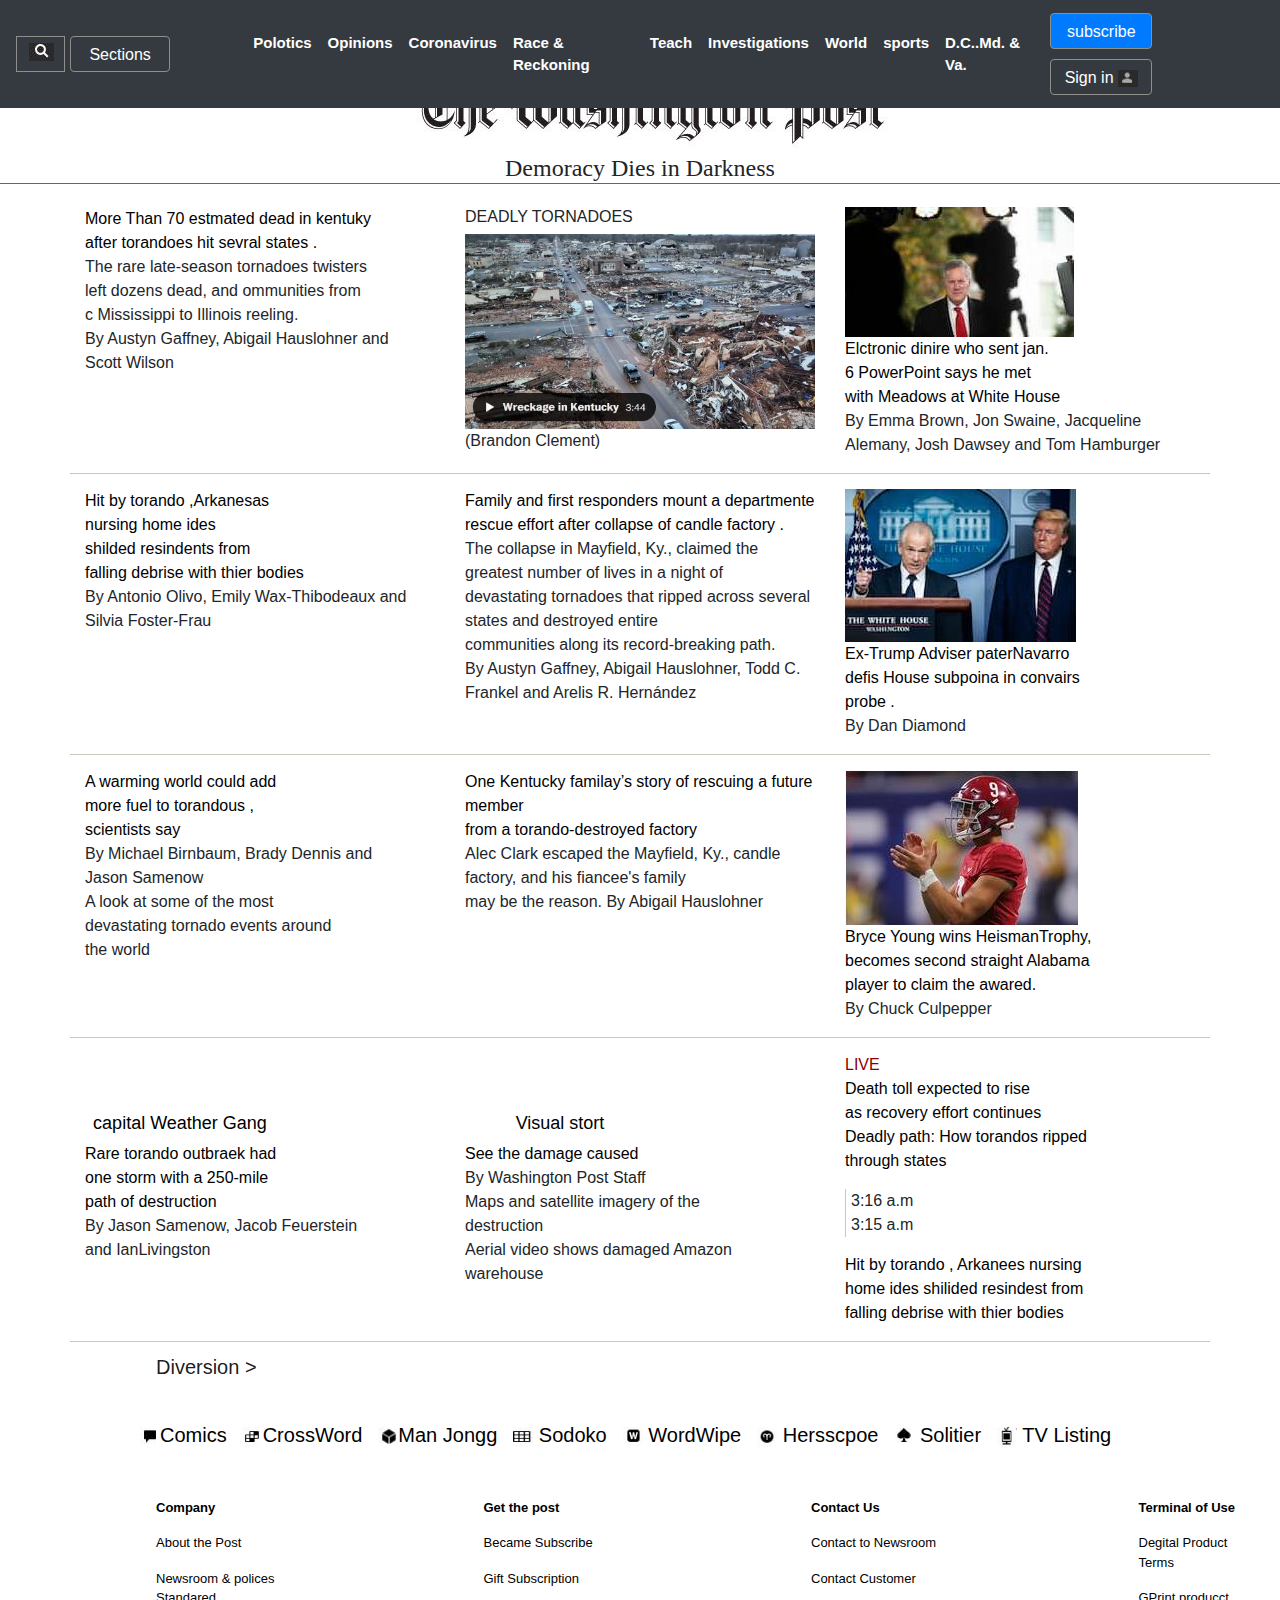
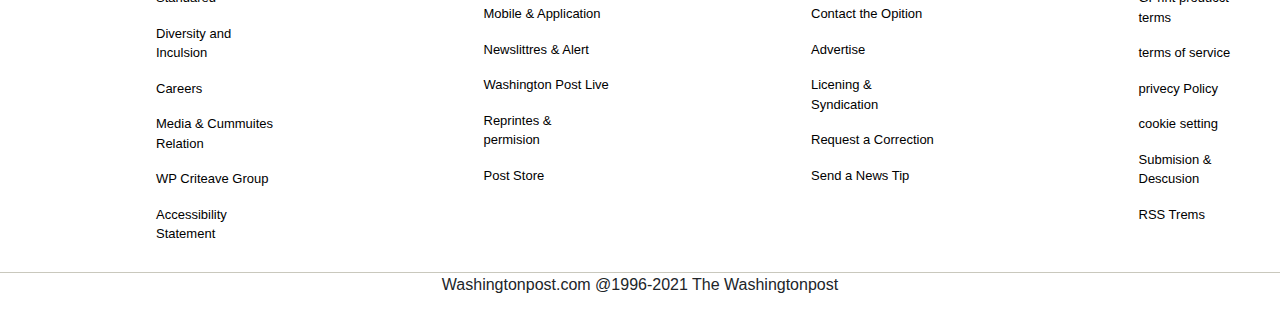
==== commit 19371b52: "bootstrab" ====
--- a/index .html
+++ b/index .html
@@ -24,10 +24,10 @@
   
     <nav class="navbar navbar-expand-lg navbar-dark bg-dark">
       
-      <button type="button" class="btn btn-dark"><img src="image/search_magnifyng_glass_search_locate_icon_124190.svg"></button>
-
-      <button type="button" class="btn btn-dark">Section<img src="image/3592857-burger-general-ham-list-menu-menu-icon-office_107735.svg"></button>
-     
+    <form class="search"><img src="image/h19.JPG"></form>
+
+    <button type="button" class="btn btn-dark">Sections</button>
+
       <button class="navbar-toggler" type="button" data-toggle="collapse" data-target="#navbarSupportedContent" aria-controls="navbarSupportedContent" aria-expanded="false" aria-label="Toggle navigation">
         <span class="navbar-toggler-icon"></span>
       </button>
@@ -38,38 +38,40 @@
             <a class="nav-link" href="#">Polotics </a>
           </li>
           <li class="nav-item">
-            <a class="nav-link" href="#">Opinions </span></a>
-          </li>
-          <li class="nav-item">
-            <a class="nav-link" href="#" > Coronavirus  </a>
+            <a class="nav-link" href="#"  style="color: white;">Opinions </span></a>
+          </li>
+          <li class="nav-item">
+            <a class="nav-link" href="#" style="color: white;" > Coronavirus  </a>
           </li>
           <li class="nav-item">   
-            <a class="nav-link" href="#" >Race & Reckoning </a>
-          </li>
-          <li class="nav-item">
-            <a class="nav-link" href="#" >Teach</a>
-          </li>
-          <li class="nav-item">
-            <a class="nav-link " href="#" >Investigations</a>
-          </li>
-          <li class="nav-item">
-            <a class="nav-link " href="#" >World</a>
-          </li>
-          <li class="nav-item">
-            <a class="nav-link " href="#">sports </a>
-          </li>
-          <li class="nav-item">
-            <a class="nav-link" href="#">D.C..Md. & Va. </a>
+            <a class="nav-link" href="#"  style="color: white;" >Race & Reckoning </a>
+          </li>
+          <li class="nav-item">
+            <a class="nav-link" href="#"  style="color: white;" >Teach</a>
+          </li>
+          <li class="nav-item">
+            <a class="nav-link " href="#"  style="color: white;">Investigations</a>
+          </li>
+          <li class="nav-item">
+            <a class="nav-link " href="#"  style="color: white;">World</a>
+          </li>
+          <li class="nav-item">
+            <a class="nav-link " href="#"  style="color: white;">sports </a>
+          </li>
+          <li class="nav-item">
+            <a class="nav-link" href="#"  style="color: white;">D.C..Md. & Va. </a>
           </li>
         </ul>
         <form class="form-inline my-2 my-lg-0">
           <button type="button" class="btn btn-primary">subscribe</button>
-          <button type="button" class="btn btn-dark">Sign in <img src="image/3592855-business-man-employee-general-human-member-office-tie_107745.svg"></button>
+          <button type="button" class="btn btn-dark">Sign in <img src="image/h18.JPG"></button>
         </form>
       </div>
     </nav>
   </div>
-    <h1> The Washington Post</h1>
+  <div class="tit">
+<img src="image/h17.JPG">
+</div>
     <h4>Demoracy Dies  in Darkness</h4>
     <!--
    <div class="advrtis">
--- a/css/style.css
+++ b/css/style.css
@@ -3,6 +3,7 @@
    z-index: 7;
    position: fixed;
    width: 100%;
+   height: 60px;
 }
 .main a img{
     display: none;
@@ -13,11 +14,26 @@
 .collapse ul{
 
 margin-left: 70px;
+
+font-weight: 700;
+font-family:  Franklin,Arial,Helvetica,sans-serif;
 }
 
 .btn {
-    padding: 10px;
-   
+    margin: 5px;
+   border: 1px  solid  rgb(143, 142, 139);
+   height: 36px;
+   width: 102px;
+   font-family: 'Franklin Gothic Medium', 'Arial Narrow', Arial, sans-serif;
+}
+.search{
+    border: 1px  solid  rgb(143, 142, 139);
+   height: 36px;
+   width: 50px;
+}
+.search img{
+    margin-left: 12px;
+    margin-top: 5px;
 }
 .btn img{
     width: 20px;
@@ -30,7 +46,15 @@
 }
 h4{
     text-align: center;
-    border-bottom: 1px solid   rgb(201, 200, 189);
+    border-bottom: 1px solid   rgb(102, 102, 101);
+    font-family:Georgia, 'Times New Roman', Times, serif;
+}
+.tit{
+    padding-top: 60px;
+    
+}
+.tit img{
+  margin-left: 400px;
 }
 /*.advrtis{
     display: flex;
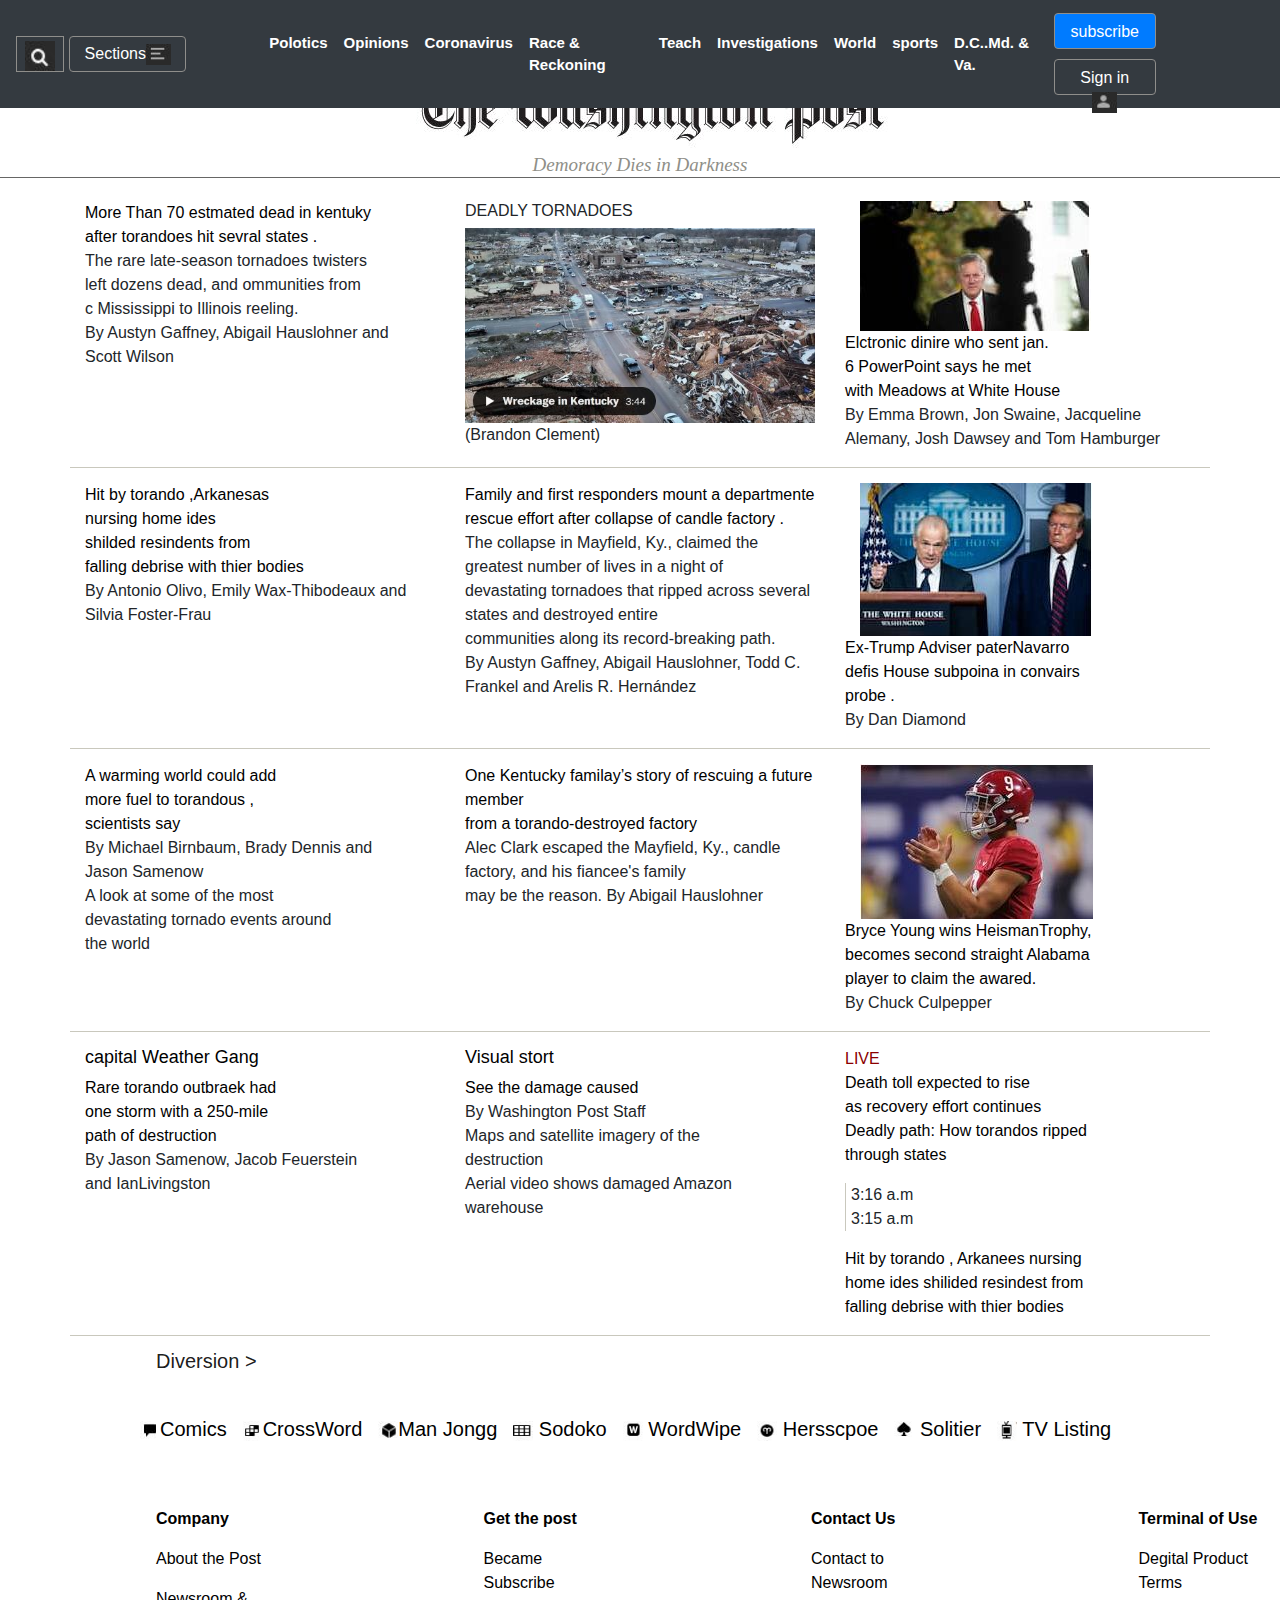
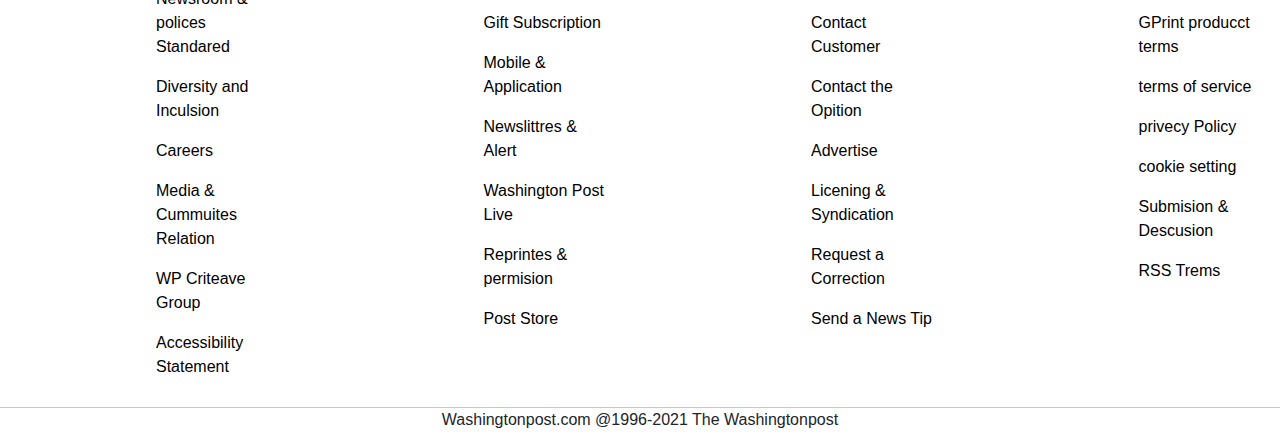
==== commit a2882584: "bootstrab" ====
--- a/index .html
+++ b/index .html
@@ -24,9 +24,9 @@
   
     <nav class="navbar navbar-expand-lg navbar-dark bg-dark">
       
-    <form class="search"><img src="image/h19.JPG"></form>
-
-    <button type="button" class="btn btn-dark">Sections</button>
+      <form class="search"><img src="image/se.JPG"></form>
+
+    <div class="bot"><button type="button" class="btn btn-dark">Sections<img src="image/h20.JPG"></button></div>
 
       <button class="navbar-toggler" type="button" data-toggle="collapse" data-target="#navbarSupportedContent" aria-controls="navbarSupportedContent" aria-expanded="false" aria-label="Toggle navigation">
         <span class="navbar-toggler-icon"></span>
@@ -53,7 +53,7 @@
             <a class="nav-link " href="#"  style="color: white;">Investigations</a>
           </li>
           <li class="nav-item">
-            <a class="nav-link " href="#"  style="color: white;">World</a>
+            <a class="nav-link " href="#"  style="color: white;" >World</a>
           </li>
           <li class="nav-item">
             <a class="nav-link " href="#"  style="color: white;">sports </a>
@@ -88,45 +88,48 @@
 <button type="button" class="btn btn-dark">see more</button>
 </div>
   </div>-->
+  
+  
+
   <div class="container">
     <div class="row ">
-      <div class="col-6 col-md-4">
+      <div class="col-lg-4 col-md-12">
        <a href="#">More Than 70 estmated dead in kentuky  <br> after torandoes hit sevral states .</a>
 <p>The rare late-season tornadoes twisters <br> left dozens dead, and ommunities from<br>c Mississippi to Illinois reeling.<br>
 By Austyn Gaffney, Abigail Hauslohner and<br> Scott Wilson</p>
 </div>
-      <div class="col-6 col-md-4">
+      <div class="col-lg-4 col-md-12">
         <h6>DEADLY TORNADOES</h6>
         <a href="#"><img src="image/h2.JPG " style="width: 350px;"></a>
         <p>(Brandon Clement)</p>
       </div>
-      <div class="col-6 col-md-4">
-        <a href="#"><img  src="image/h3.JPG"><br></a>
-<a href="#">Elctronic dinire who sent jan.<br> 6 PowerPoint says he met <br>with Meadows at White House </a>
-<p>By Emma Brown, Jon Swaine, Jacqueline<br> Alemany, Josh Dawsey and Tom Hamburger</p>
+      <div class="col-lg-4 col-md-12">
+       <div class="col"> <a href="#"><img  src="image/h3.JPG"><br></a></div>
+<div class="coi-text"><a href="#">Elctronic dinire who sent jan.<br> 6 PowerPoint says he met <br>with Meadows at White House </a>
+<p>By Emma Brown, Jon Swaine, Jacqueline<br> Alemany, Josh Dawsey and Tom Hamburger</p></div>
       </div>
     </div>
     
     <div class="row ">
-      <div class="col-6 col-md-4">
+      <div class="col-lg-4 col-md-12">
         <a href="#">Hit by torando ,Arkanesas<br>nursing home ides<br>shilded resindents from <br>falling debrise with thier bodies</a>
         <p>By Antonio Olivo, Emily Wax-Thibodeaux and Silvia Foster-Frau</p>
 
 </div>
       
-      <div class="col-6 col-md-4">
+      <div class="col-lg-4 col-md-12">
         <a href="#">Family and first responders mount a departmente<br>rescue effort after collapse of candle factory .</a>
 <p>The collapse in Mayfield, Ky., claimed the greatest number of lives in a night of <br>devastating tornadoes that ripped across several states and destroyed entire <br>communities along its record-breaking path.<br>
 By Austyn Gaffney, Abigail Hauslohner, Todd C. Frankel and Arelis R. Hernández<br>
       </div>
-      <div class="col-6 col-md-4">
-        <a href="#"><img src="image/h4.JPG"><br></a>
-<a href="#">Ex-Trump  Adviser paterNavarro <br>defis House subpoina in convairs <br>probe .</a>
+      <div class="col-lg-4 col-md-12">
+        <div class="col"> <a href="#"><img src="image/h4.JPG"><br></a></div>
+        <div class="coi-text"><a href="#">Ex-Trump  Adviser paterNavarro <br>defis House subpoina in convairs <br>probe .</a></div>
 <p>By Dan Diamond</p>
       </div>
     </div>
     <div class="row ">
-      <div class="col-6 col-md-4">
+      <div class="col-lg-4 col-md-12">
         <a href="#">A warming world  could add<br>more fuel to torandous ,<br>scientists say</a>
         <p>By Michael Birnbaum, Brady Dennis and<br> Jason Samenow<br>
       
@@ -134,33 +137,33 @@
 
 </div>
       
-      <div class="col-6 col-md-4">
+      <div class="col-lg-4 col-md-12">
         <a href="#">One Kentucky familay’s story of rescuing a future member<br> from a torando-destroyed factory</a>
 <p>Alec Clark escaped the Mayfield, Ky., candle factory, and his fiancee's family <br>may be the reason.
 By Abigail Hauslohner</p>
       </div>
-      <div class="col-6 col-md-4">
-        <a href="#"><img src="image/h5.JPG"><br></a>
-        <a href="#">Bryce Young wins HeismanTrophy, <br>becomes second straight Alabama<br> player to claim the awared.</a>
+      <div class="col-lg-4 col-md-12">
+        <div class="col"><a href="#"><img src="image/h5.JPG"><br></a></div>
+        <div class="coi-text"> <a href="#">Bryce Young wins HeismanTrophy, <br>becomes second straight Alabama<br> player to claim the awared.</a></div>
         <p>By Chuck Culpepper</p>
       </div>
     </div>
     <div class="row ">
-      <div class="col-6 col-md-4">
+      <div class="col-lg-4 col-md-12">
         <h1> <a href="#">capital  Weather Gang</a></h1>
         <a href="#"> Rare torando outbraek had<br>one storm with a 250-mile<br>path of destruction</a>
         <p>By Jason Samenow, Jacob Feuerstein<br>  and IanLivingston</p>
 
 </div>
       
-      <div class="col-6 col-md-4">
+      <div class="col-lg-4 col-md-12">
         <h1> <a href="#">Visual stort</a></h1>
         <a href="#">See the damage caused</a>
         <p>By Washington Post Staff<br>
           Maps and satellite imagery of the <br>destruction<br>
           Aerial video shows damaged Amazon<br> warehouse</p>
       </div>
-      <div class="col-6 col-md-4">
+      <div class="col-lg-4 col-md-12">
         <a href="#" > <span style="color: darkred;">LIVE<br></span>
           Death toll expected to rise <br>as recovery effort  continues</a>
           <a href="#"><p>Deadly path: How torandos ripped<br>through states</p></a>
@@ -196,6 +199,7 @@
     <img src="image/h12.JPG" width="20" height="20" alt=""> Sodoko
   </a>
   </li>
+  
   <li class="nav-item">
   
     <a class="navbar-brand" href="#">
@@ -222,6 +226,7 @@
   </li>
   
 </ul>
+
 <div class="row">
   <div class="col-sm">
     <nav class="nav flex-column">
--- a/css/style.css
+++ b/css/style.css
@@ -31,23 +31,29 @@
    height: 36px;
    width: 50px;
 }
-.search img{
-    margin-left: 12px;
-    margin-top: 5px;
+.search img {
+    width: 30px;
+    height: 30px;
+margin-left: 8px;
+margin-top: 4px;
+
 }
 .btn img{
-    width: 20px;
-    
-}
-h1{
-    text-align: center;
-    font-family: Franklin,Arial,Helvetica,sans-serif;
-    padding-top: 60px;
-}
+    width: 25px; 
+}
+.bot button{
+    width: 117px;
+    height: 36px;
+    padding: 5px;
+}
+
 h4{
     text-align: center;
     border-bottom: 1px solid   rgb(102, 102, 101);
     font-family:Georgia, 'Times New Roman', Times, serif;
+    font-style: italic;
+    color:  rgb(143, 143, 136);
+    font-size: 19px;
 }
 .tit{
     padding-top: 60px;
@@ -103,17 +109,17 @@
     position: relative;
       margin: auto;
 }
-.col-6 {
+.row{
     padding-top: 15px;
 }
-.col-6  a {
+.row  a {
 color: black;
 }
-.col-6  a:hover{
+.row  a:hover{
     color: rgb(63, 63, 214);
     text-decoration: none;
 }
-.col-6  h1{
+.row  h1{
     font-size: 18px;
     margin-right: 160px;
 }
@@ -145,13 +151,7 @@
 ul li a:hover{
     color: rgb(63, 63, 214);
 }
-.col-sm a{
-    color: black;
-    font-size: 13px;
-}
- .col-sm a:hover{
-    color: rgb(63, 63, 214);
-}
+
 .row{
     border-bottom: 1px solid rgb(201, 200, 189);
 }
@@ -185,27 +185,35 @@
     font-size: 13px;
     color: white;
     margin: 5px;
+    font-style: italic;
 }
 h1{
     display: none;
 }
-.row{
-  display: flex;
-}
-.col-6{
-    grid-column-start: 1;grid-column-end: -1; padding-bottom: 1rem;margin-bottom: auto;border-bottom: 1px solid rgb(197, 192, 192);margin-left: 20px;
-    padding-top: 50px;
-}
-.col-6 img{
-    width: 150px;
-    width: 150px;
-}
+   .row{
+       box-sizing: border-box;
+
+   }
+    .col-lg-4 {
+        border-bottom:  1px solid rgb(201, 200, 189);
+        margin-top: 10px;
+        
+    }
  .nav {
 grid-template-columns: 100%;max-width: 100%;margin: 0 16px;margin-top: 48px;position: relative; display: flex;
-
+align-items: center;
 }
 .navbar h5 a{
     margin-left: 0;
 }
-}
-
+.tit img{
+    display: none;
+}
+.col img{
+    width: 150px;
+    height: 150px;
+    float:right;
+}
+
+}
+
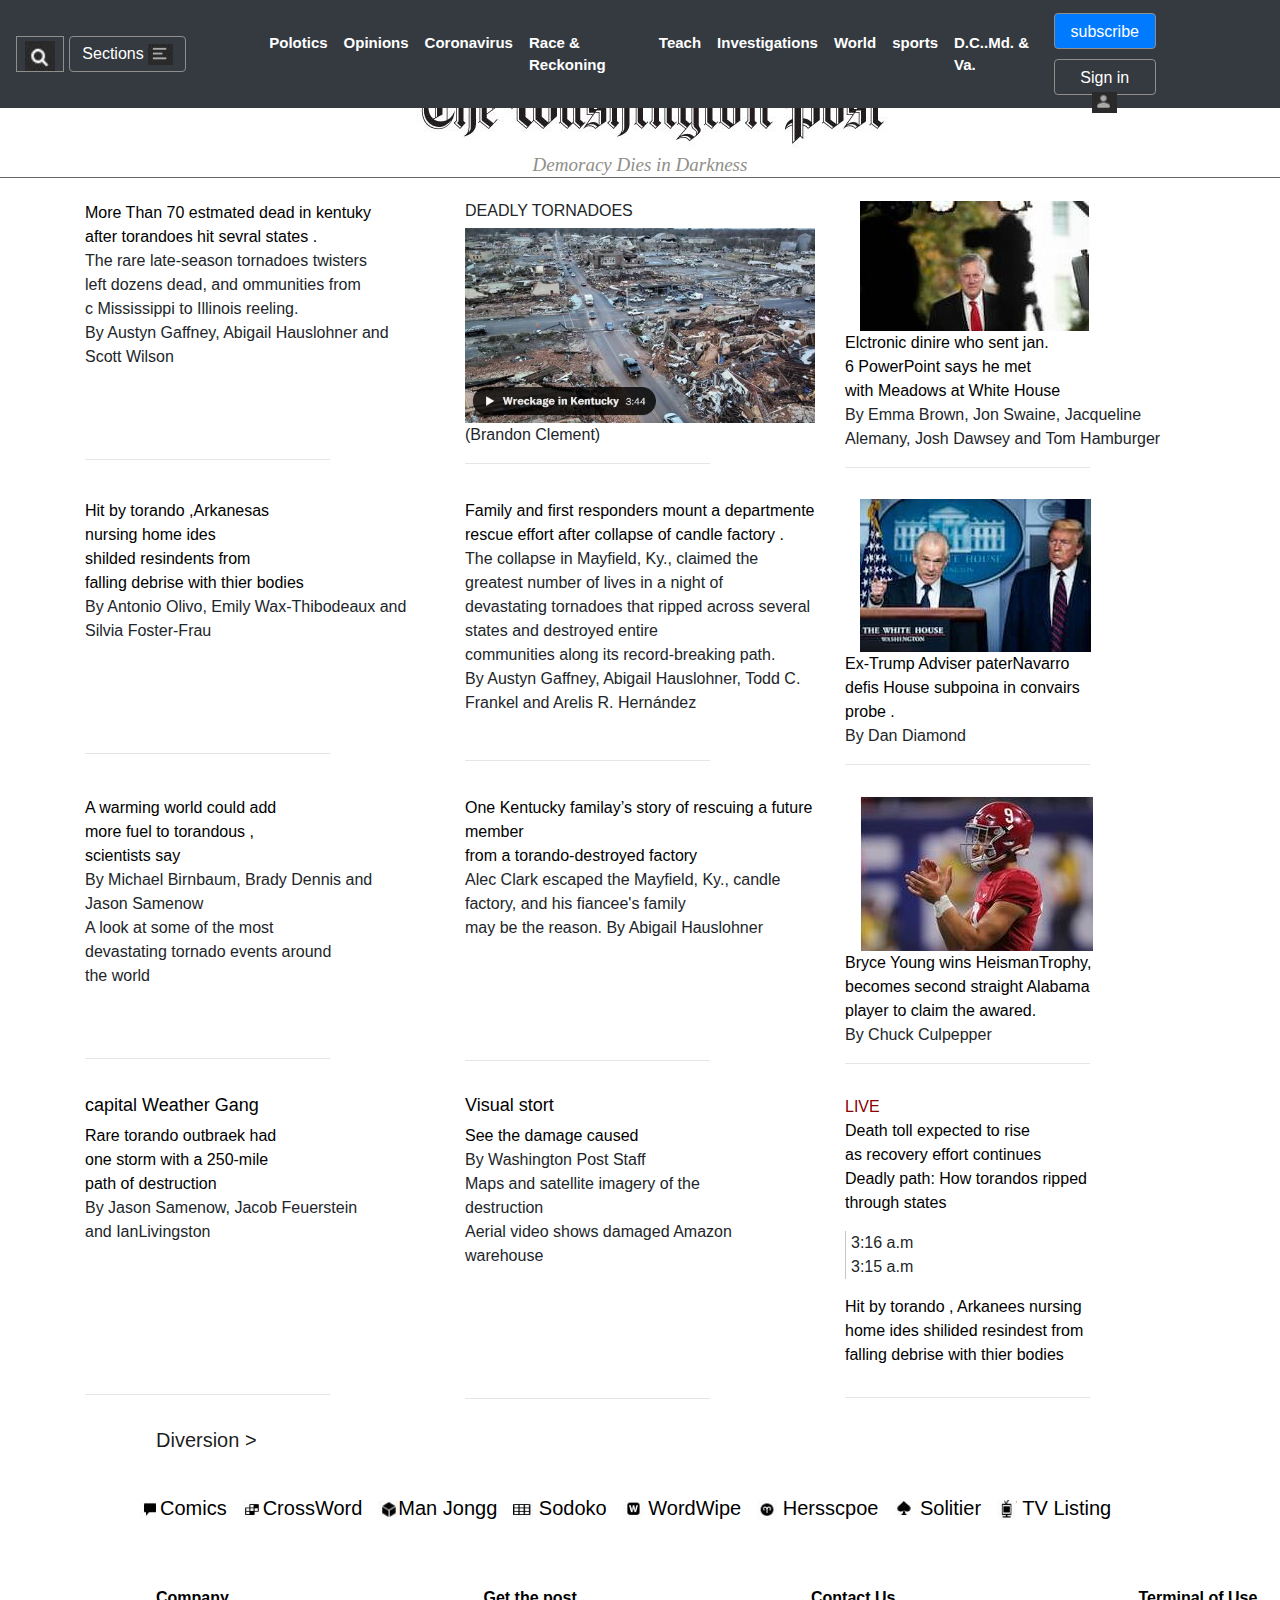
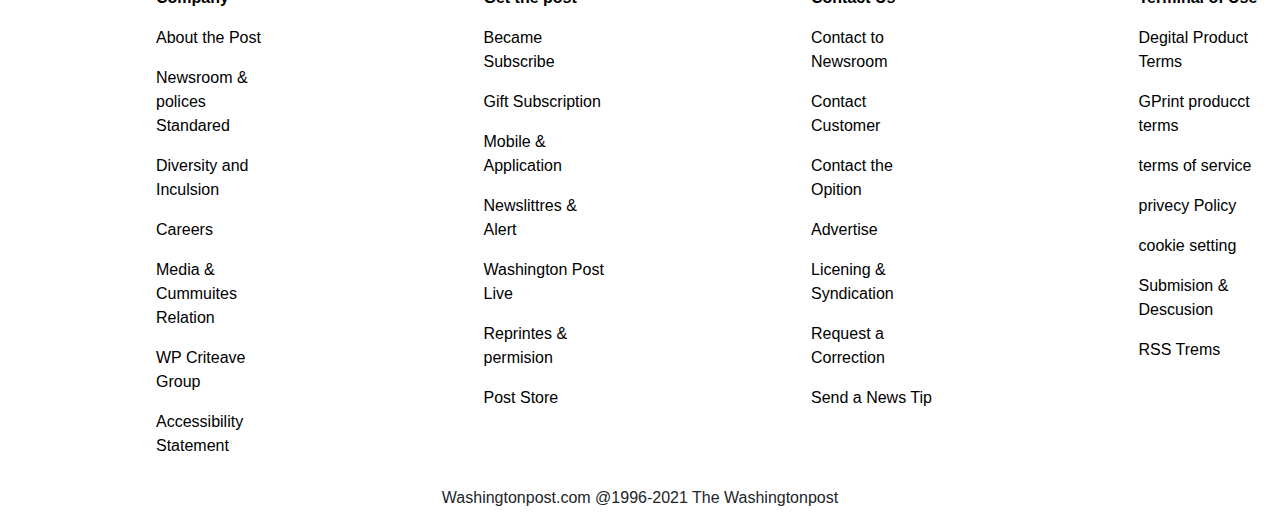
==== commit bd1c023a: "bootstrab" ====
--- a/index .html
+++ b/index .html
@@ -8,7 +8,7 @@
     <!-- Bootstrap CSS -->
     <link rel="stylesheet" href="css/bootstrap.min.css">
     <link rel="stylesheet" href="css/style.css">
-    <link rel="stylesheet" type="text/css" href="your_website_domain/css_root/flaticon.css"> 
+    <link rel="stylesheet" type="text/css" href="your_website_domain/css_root/flaticon.css">
     <title>Washington Post</title>
   </head>
   <body>
@@ -18,15 +18,70 @@
    <script src="js/bootstrap.min.js.map"></script>
 
 <div class="main">
-  <a href="#"><img src="image/3592857-burger-general-ham-list-menu-menu-icon-office_107735.svg"></a>
-  <h3>The Washington Post<br>Democracy Dies in Darkness</h3>
-  <a href="#"><img src="image/3592855-business-man-employee-general-human-member-office-tie_107745.svg"></a>
+  <div id="mySidenav" class="sidenav">
+    <a href="javascript:void(0)" class="closebtn" onclick="closeNav()">&times;</a>
+    
+    <a href="#">Home Page</a>
+    <a href="#">Polotics</a>
+    <a href="#">Options</a>
+    <a href="#">Investigations</a>
+    <a href="#">Teach</a>
+    <a href="#">World</a>
+    <a href="#">D.C Md.& Va.</a>
+    <a href="#">Sports</a>
+    <a href="#">Race & Reckoing</a>
+    <a href="#">Arts & Entertiments</a>
+  </div>
+  <span onclick="openNav()"><a href="#"><img src="image/h20.JPG" style="width: 50px; height: 50px; "></a></span>
+    
+    <script>
+      function openNav() {
+        document.getElementById("mySidenav").style.width = "250px";
+      }
+      
+      function closeNav() {
+        document.getElementById("mySidenav").style.width = "0";
+      }
+      </script>
+  <div class="image"><img src="image/22.JPG">
+    <h3>Democracy Dies in Darkness</h3>
+  </div>
+  
+  <a href="#"><img src="image/h18.JPG"></a>
   
     <nav class="navbar navbar-expand-lg navbar-dark bg-dark">
       
       <form class="search"><img src="image/se.JPG"></form>
 
-    <div class="bot"><button type="button" class="btn btn-dark">Sections<img src="image/h20.JPG"></button></div>
+    <div class="bot"><button type="button" class="btn btn-dark">Sections <div id="mySidenav" class="sidenav">
+      <a href="javascript:void(0)" class="closebtn" onclick="closeNav()">&times;</a>
+      
+      <a href="#">Home Page</a>
+      <a href="#">Polotics</a>
+      <a href="#">Options</a>
+      <a href="#">Investigations</a>
+      <a href="#">Teach</a>
+      <a href="#">World</a>
+      <a href="#">D.C Md.& Va.</a>
+      <a href="#">Sports</a>
+      <a href="#">Race & Reckoing</a>
+      <a href="#">Arts & Entertiments</a>
+    </div>
+    
+    <!-- Use any element to open the sidenav -->
+    <span onclick="openNav()"><img src="image/h20.JPG"></span>
+    
+    <script>
+      function openNav() {
+        document.getElementById("mySidenav").style.width = "250px";
+      }
+      
+      function closeNav() {
+        document.getElementById("mySidenav").style.width = "0";
+      }
+      </script>
+         
+     </button></div>
 
       <button class="navbar-toggler" type="button" data-toggle="collapse" data-target="#navbarSupportedContent" aria-controls="navbarSupportedContent" aria-expanded="false" aria-label="Toggle navigation">
         <span class="navbar-toggler-icon"></span>
@@ -89,24 +144,25 @@
 </div>
   </div>-->
   
-  
-
   <div class="container">
     <div class="row ">
       <div class="col-lg-4 col-md-12">
        <a href="#">More Than 70 estmated dead in kentuky  <br> after torandoes hit sevral states .</a>
 <p>The rare late-season tornadoes twisters <br> left dozens dead, and ommunities from<br>c Mississippi to Illinois reeling.<br>
 By Austyn Gaffney, Abigail Hauslohner and<br> Scott Wilson</p>
+<HR WIDTH="70%" ALIGN="left" style="color: rgb(201, 200, 189); margin-top: 90px;" ;>
 </div>
       <div class="col-lg-4 col-md-12">
         <h6>DEADLY TORNADOES</h6>
         <a href="#"><img src="image/h2.JPG " style="width: 350px;"></a>
         <p>(Brandon Clement)</p>
+        <HR WIDTH="70%" ALIGN="left" style="color: rgb(201, 200, 189);" ;>
       </div>
       <div class="col-lg-4 col-md-12">
        <div class="col"> <a href="#"><img  src="image/h3.JPG"><br></a></div>
 <div class="coi-text"><a href="#">Elctronic dinire who sent jan.<br> 6 PowerPoint says he met <br>with Meadows at White House </a>
-<p>By Emma Brown, Jon Swaine, Jacqueline<br> Alemany, Josh Dawsey and Tom Hamburger</p></div>
+<p>By Emma Brown, Jon Swaine, Jacqueline<br> Alemany, Josh Dawsey and Tom Hamburger</p>
+<HR WIDTH="70%" ALIGN="left" style="color: rgb(201, 200, 189);" ;></div>
       </div>
     </div>
     
@@ -114,18 +170,20 @@
       <div class="col-lg-4 col-md-12">
         <a href="#">Hit by torando ,Arkanesas<br>nursing home ides<br>shilded resindents from <br>falling debrise with thier bodies</a>
         <p>By Antonio Olivo, Emily Wax-Thibodeaux and Silvia Foster-Frau</p>
-
+        <HR WIDTH="70%" ALIGN="left" style="color: rgb(201, 200, 189); margin-top: 110px;" ;>
 </div>
       
       <div class="col-lg-4 col-md-12">
         <a href="#">Family and first responders mount a departmente<br>rescue effort after collapse of candle factory .</a>
 <p>The collapse in Mayfield, Ky., claimed the greatest number of lives in a night of <br>devastating tornadoes that ripped across several states and destroyed entire <br>communities along its record-breaking path.<br>
 By Austyn Gaffney, Abigail Hauslohner, Todd C. Frankel and Arelis R. Hernández<br>
+<HR WIDTH="70%" ALIGN="left" style="color: rgb(201, 200, 189); margin-top: 45px;" ;>
       </div>
       <div class="col-lg-4 col-md-12">
         <div class="col"> <a href="#"><img src="image/h4.JPG"><br></a></div>
         <div class="coi-text"><a href="#">Ex-Trump  Adviser paterNavarro <br>defis House subpoina in convairs <br>probe .</a></div>
 <p>By Dan Diamond</p>
+<HR WIDTH="70%" ALIGN="left" style="color: rgb(201, 200, 189);" ;>
       </div>
     </div>
     <div class="row ">
@@ -134,18 +192,20 @@
         <p>By Michael Birnbaum, Brady Dennis and<br> Jason Samenow<br>
       
           A look at some of the most<br> devastating tornado events around <br>the world</p>
-
+          <HR WIDTH="70%" ALIGN="left" style="color: rgb(201, 200, 189); margin-top: 70px;" ;>
 </div>
       
       <div class="col-lg-4 col-md-12">
         <a href="#">One Kentucky familay’s story of rescuing a future member<br> from a torando-destroyed factory</a>
 <p>Alec Clark escaped the Mayfield, Ky., candle factory, and his fiancee's family <br>may be the reason.
 By Abigail Hauslohner</p>
+<HR WIDTH="70%" ALIGN="left" style="color: rgb(201, 200, 189); margin-top: 120px;" ;>
       </div>
       <div class="col-lg-4 col-md-12">
         <div class="col"><a href="#"><img src="image/h5.JPG"><br></a></div>
         <div class="coi-text"> <a href="#">Bryce Young wins HeismanTrophy, <br>becomes second straight Alabama<br> player to claim the awared.</a></div>
         <p>By Chuck Culpepper</p>
+        <HR WIDTH="70%" ALIGN="left" style="color: rgb(201, 200, 189);" ;>
       </div>
     </div>
     <div class="row ">
@@ -153,7 +213,7 @@
         <h1> <a href="#">capital  Weather Gang</a></h1>
         <a href="#"> Rare torando outbraek had<br>one storm with a 250-mile<br>path of destruction</a>
         <p>By Jason Samenow, Jacob Feuerstein<br>  and IanLivingston</p>
-
+        <HR WIDTH="70%" ALIGN="left" style="color: rgb(201, 200, 189); margin-top: 150px;" ;>
 </div>
       
       <div class="col-lg-4 col-md-12">
@@ -162,6 +222,7 @@
         <p>By Washington Post Staff<br>
           Maps and satellite imagery of the <br>destruction<br>
           Aerial video shows damaged Amazon<br> warehouse</p>
+          <HR WIDTH="70%" ALIGN="left" style="color: rgb(201, 200, 189); margin-top: 130px;" ;>
       </div>
       <div class="col-lg-4 col-md-12">
         <a href="#" > <span style="color: darkred;">LIVE<br></span>
@@ -170,9 +231,12 @@
           <div class="gray-dark"><p>3:16 a.m<br> 3:15 a.m</p></div>
           
           <a href="#"><p>Hit by torando , Arkanees nursing <br>home ides shilided resindest from<br>falling debrise with thier bodies</p></a>
+          <HR WIDTH="70%" ALIGN="left" style="color: rgb(201, 200, 189); margin-top: 30px;" ;>
       </div>
     </div>
         </div>
+      
+  
   <nav class="navbar navbar-light">
     <h5><a class="navbar-brand" href="#">Diversion ></a></h5>
   </nav>
--- a/css/style.css
+++ b/css/style.css
@@ -8,7 +8,10 @@
 .main a img{
     display: none;
 }
-.main h3{
+.image h3{
+    display: none;
+}
+.image{
     display: none;
 }
 .collapse ul{
@@ -152,9 +155,134 @@
     color: rgb(63, 63, 214);
 }
 
-.row{
-    border-bottom: 1px solid rgb(201, 200, 189);
-}
+
+#side-drawer {
+    height: 100vh;
+    width: 336px;  /* Reference: https://forums.envato.com/t/standard-sidebar-width/75633 */
+    z-index: 1032;  /* z-index of standard bootstrap navbar is 1030 + 1 offset due to side-drawer-void */
+    top: 0;
+    left: -336px;
+    transition: left 0.25s ease;
+  }
+  
+  #side-drawer-void {
+    top: 0;
+    width: 100%;
+    height: 100%;
+    z-index: 1031;  /* z-index of standard bootstrap navbar is 1030 */
+    background: rgba(0,0,0,.6);
+  }
+  .w-sidebar {
+    width: 200px;
+    max-width: 200px;
+}
+
+.vh-100 {
+    min-height: 100vh;
+}
+
+.row.collapse {
+    margin-left: -200px;
+    left: 0;
+	transition: margin-left .15s linear;
+}
+
+.row.collapse.show {
+    margin-left: 0 !important;
+}
+
+.row.collapsing {
+    margin-left: -200px;
+    left: -0.05%;
+	transition: all .15s linear;
+}
+ /* The side navigation menu */
+ .sidenav {
+    height: 100%; /* 100% Full-height */
+    width: 0; /* 0 width - change this with JavaScript */
+    position: fixed; /* Stay in place */
+    z-index: 1; /* Stay on top */
+    top: 0; /* Stay at the top */
+    left: 0;
+    background-color: #111; /* Black*/
+    overflow-x: hidden; /* Disable horizontal scroll */
+    padding-top: 60px; /* Place content 60px from the top */
+    transition: 0.5s; /* 0.5 second transition effect to slide in the sidenav */
+  }
+  
+  /* The navigation menu links */
+  .sidenav a {
+    padding: 8px 8px 8px 32px;
+    text-decoration: none;
+    font-size: 18px;
+    color: #818181;
+    display: block;
+    transition: 0.3s;
+  }
+  
+  /* When you mouse over the navigation links, change their color */
+  .sidenav a:hover {
+    color: #f1f1f1;
+  }
+  
+  /* Position and style the close button (top right corner) */
+  .sidenav .closebtn {
+    position: absolute;
+    top: 0;
+    right: 25px;
+    font-size: 36px;
+    margin-left: 50px;
+  }
+  
+  /* Style page content - use this if you want to push the page content to the right when you open the side navigation */
+  #main {
+    transition: margin-left .5s;
+    padding: 20px;
+  }
+  
+  /* On smaller screens, where height is less than 450px, change the style of the sidenav (less padding and a smaller font size) */
+  @media screen and (max-height: 450px) {
+    .sidenav {padding-top: 15px;}
+    .sidenav a {font-size: 18px;}
+  } 
+@media (max-width:768px) {
+
+    .row.collapse,
+    .row.collapsing {
+        margin-left: 0 !important;
+        left: 0 !important;
+        overflow: visible;
+    }
+    
+    .row > .sidebar.collapse {
+        display: flex !important;
+        margin-left: -100% !important;
+        transition: all .3s linear;
+        position: fixed;
+        z-index: 1050;
+        max-width: 0;
+        min-width: 0;
+        flex-basis: auto;
+    }
+    
+    .row > .sidebar.collapse.show {
+        margin-left: 0 !important;
+        width: 100%;
+        max-width: 100%;
+        min-width: initial;
+    }
+    
+    .row > .sidebar.collapsing {
+        display: flex !important;
+        margin-left: -10% !important;
+        transition: all .3s linear !important;
+        position: fixed;
+        z-index: 1050;
+        min-width: initial;
+    }
+    
+}
+
 /* Small devices (portrait tablets and large phones, 767px and down) */
 @media only screen and (max-width: 767px){
     h4{
@@ -166,13 +294,14 @@
      justify-content: space-between;
      display: flex;
      background-color: rgb(73, 71, 71);
-     height: 50px;
+     height: 70px;
  }
     .main a img{
         display: block;
-        width: 30px;
-        height: 30px;
-      
+        width: 50px;
+        height: 50px;
+      padding-top: 10px;
+      border: rgb(201, 200, 189);
     }
     .main .navbar{
         display: none;
@@ -180,22 +309,32 @@
 .main button{
     display: none;
 }
-.main h3{
+.image h3{
     display: block;
     font-size: 13px;
     color: white;
     margin: 5px;
     font-style: italic;
+    text-align: center;
 }
 h1{
     display: none;
+}
+.image{
+    display: block;
+
+}
+.image img{
+    margin-left: 20px;
+    padding-top: 5px;
+
 }
    .row{
        box-sizing: border-box;
 
    }
     .col-lg-4 {
-        border-bottom:  1px solid rgb(201, 200, 189);
+       
         margin-top: 10px;
         
     }
@@ -211,9 +350,10 @@
 }
 .col img{
     width: 150px;
-    height: 150px;
+    height: 120px;
     float:right;
-}
-
-}
-
+    padding-top: 30px;
+}
+
+}
+
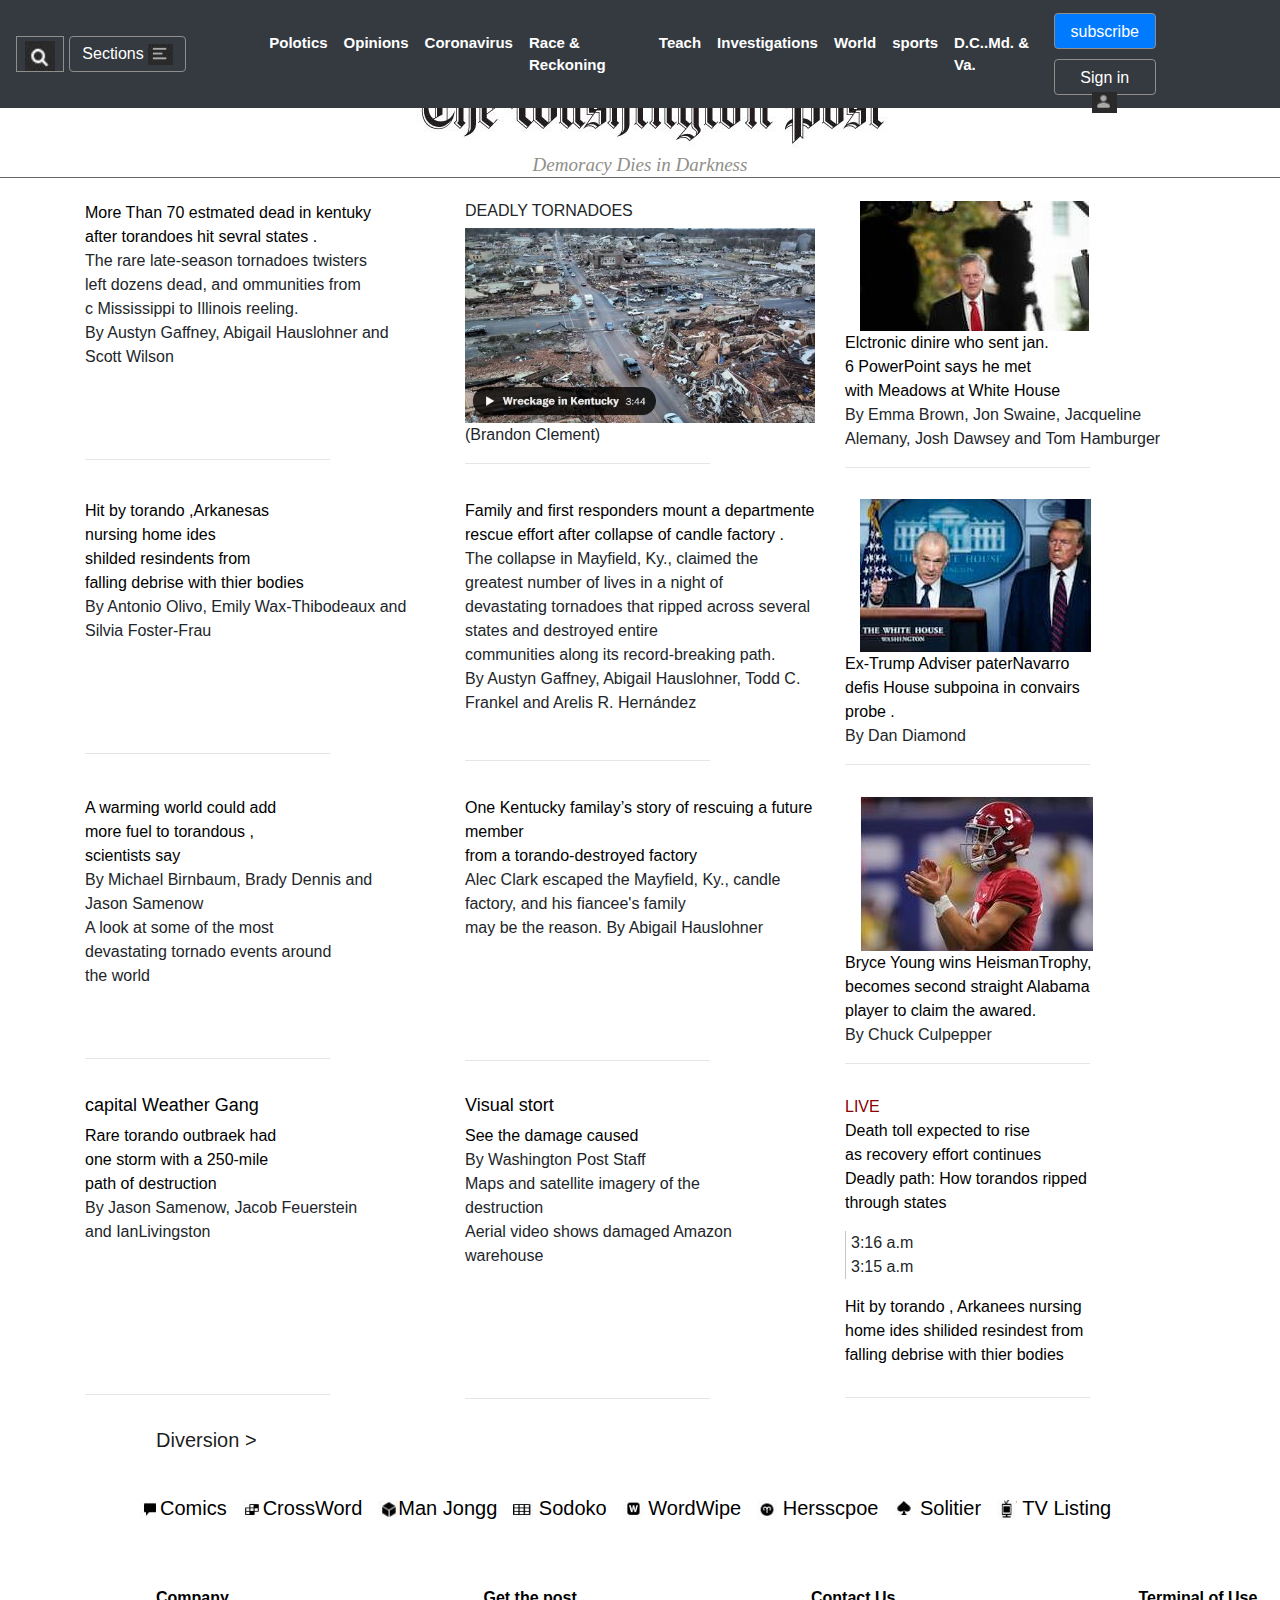
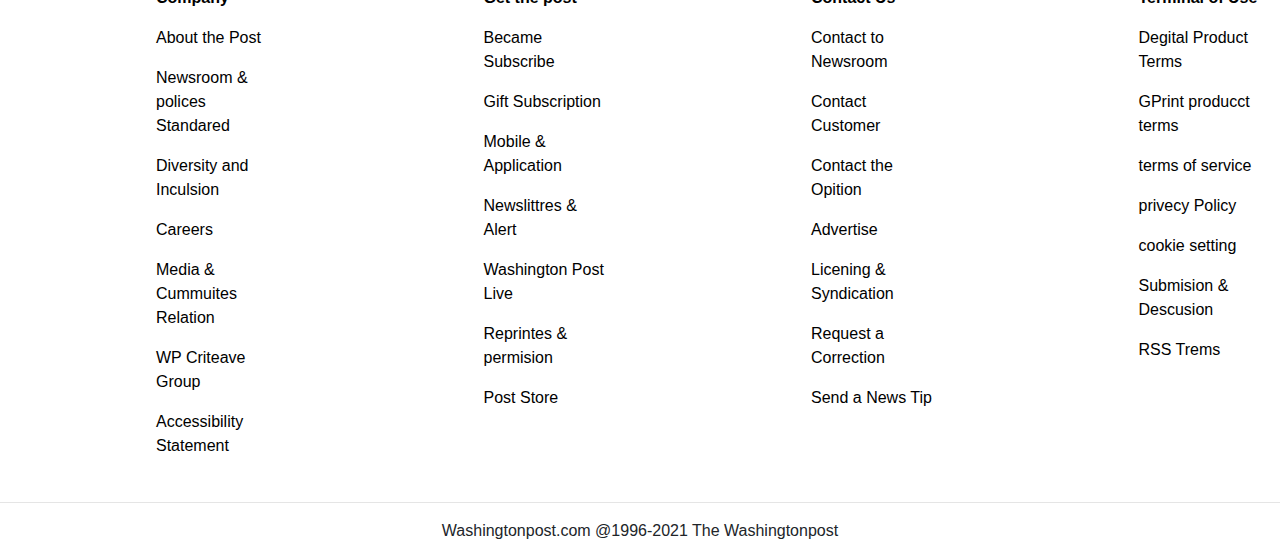
==== commit a40374e5: "bootstrab" ====
--- a/index .html
+++ b/index .html
@@ -339,8 +339,10 @@
             <a class="nav-link" href="#">Submision & Descusion </a>
             <a class="nav-link" href="#">RSS Trems</a>
           </nav>
+         
           </div>
   </div>
-<p style="text-align: center;">Washingtonpost.com @1996-2021 The Washingtonpost</p>
+  <HR WIDTH="100%" ALIGN="left" style="color: rgb(201, 200, 189);">
+  <p style="text-align: center;">Washingtonpost.com @1996-2021 The Washingtonpost</p>
   </body>
 </html>--- a/css/style.css
+++ b/css/style.css
@@ -1,5 +1,4 @@
 .main{
-   
    z-index: 7;
    position: fixed;
    width: 100%;
@@ -65,56 +64,17 @@
 .tit img{
   margin-left: 400px;
 }
-/*.advrtis{
-    display: flex;
-    justify-content: center;
-    align-items: center;
-    -moz-box-pack: center;
-    border-top:1px solid rgb(201, 200, 189);
-}
-.advrtis2{
-    grid-template-columns: 1fr 1fr;
-    display: grid;
-    width: 1000px;
-    height: 250px;
-    margin: 50px auto;
- border-top: 1px solid   rgb(201, 200, 189);
- border-bottom: 1px solid   rgb(201, 200, 189);
- border-left: 1px solid   rgb(201, 200, 189);
- border-right: 1px solid   rgb(201, 200, 189);
-}
-.advrtis2 h2{
-font-size: 20px;
-}
-.advrtis2 a{
-    text-decoration: none;
-    color: black;
-  
-
-}
-.advrtis2 a:hover{
-    color: rgb(63, 63, 214);
-}
-.img{
-    grid-column: 1;
-    display: block;
-}
-.words{
-    grid-column: 2;
-    display: block;
-    padding-left: 10px;
-}
-.words button{
-    margin-top: 100px;
-}
-*/
+
 .container{
     position: relative;
       margin: auto;
-}
+      
+}
+
 .row{
     padding-top: 15px;
 }
+
 .row  a {
 color: black;
 }
@@ -245,8 +205,8 @@
     .sidenav {padding-top: 15px;}
     .sidenav a {font-size: 18px;}
   } 
-@media (max-width:768px) {
-
+/* Small devices (portrait tablets and large phones, 767px and down) */
+@media only screen and (max-width: 767px){
     .row.collapse,
     .row.collapsing {
         margin-left: 0 !important;
@@ -281,10 +241,6 @@
         min-width: initial;
     }
     
-}
-
-/* Small devices (portrait tablets and large phones, 767px and down) */
-@media only screen and (max-width: 767px){
     h4{
         display: none;
     }
@@ -326,7 +282,7 @@
 }
 .image img{
     margin-left: 20px;
-    padding-top: 5px;
+    padding-top: 10px;
 
 }
    .row{
@@ -339,7 +295,7 @@
         
     }
  .nav {
-grid-template-columns: 100%;max-width: 100%;margin: 0 16px;margin-top: 48px;position: relative; display: flex;
+margin: 0 16px;margin-top: 48px;
 align-items: center;
 }
 .navbar h5 a{
